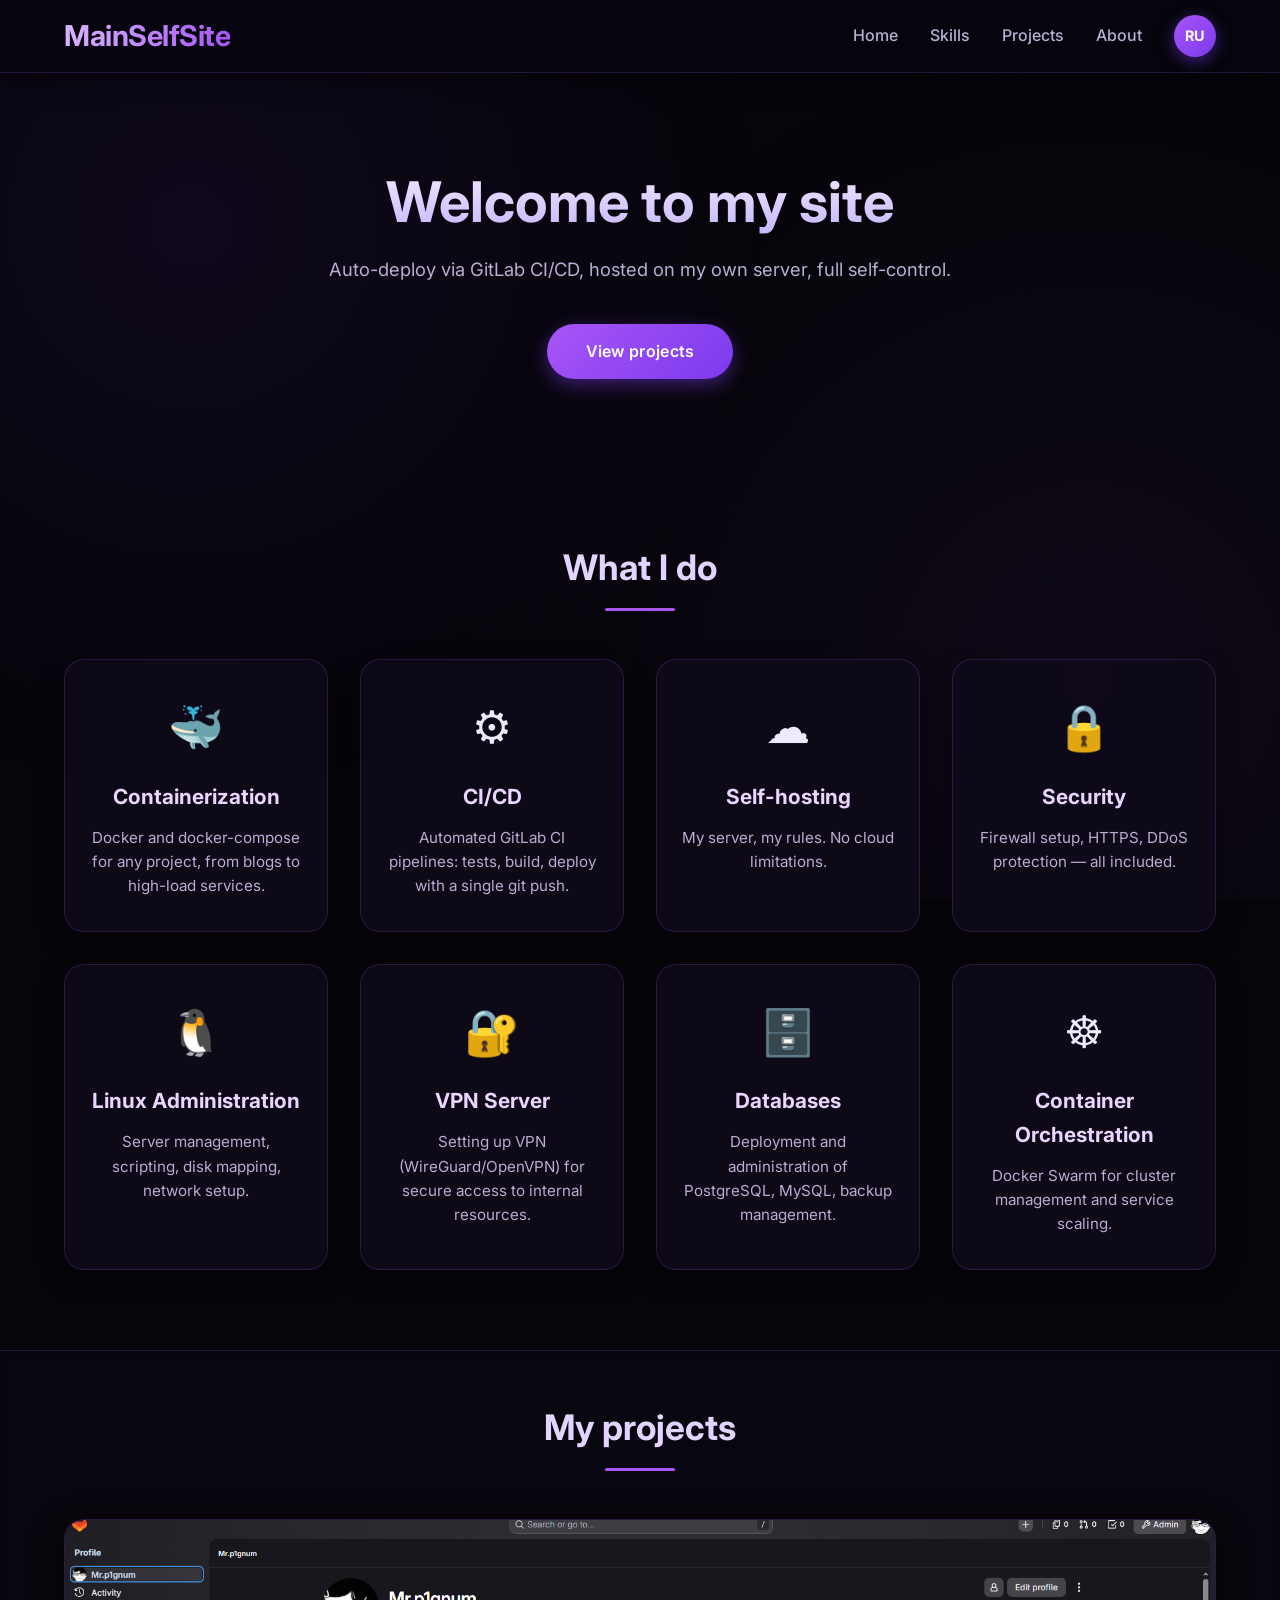
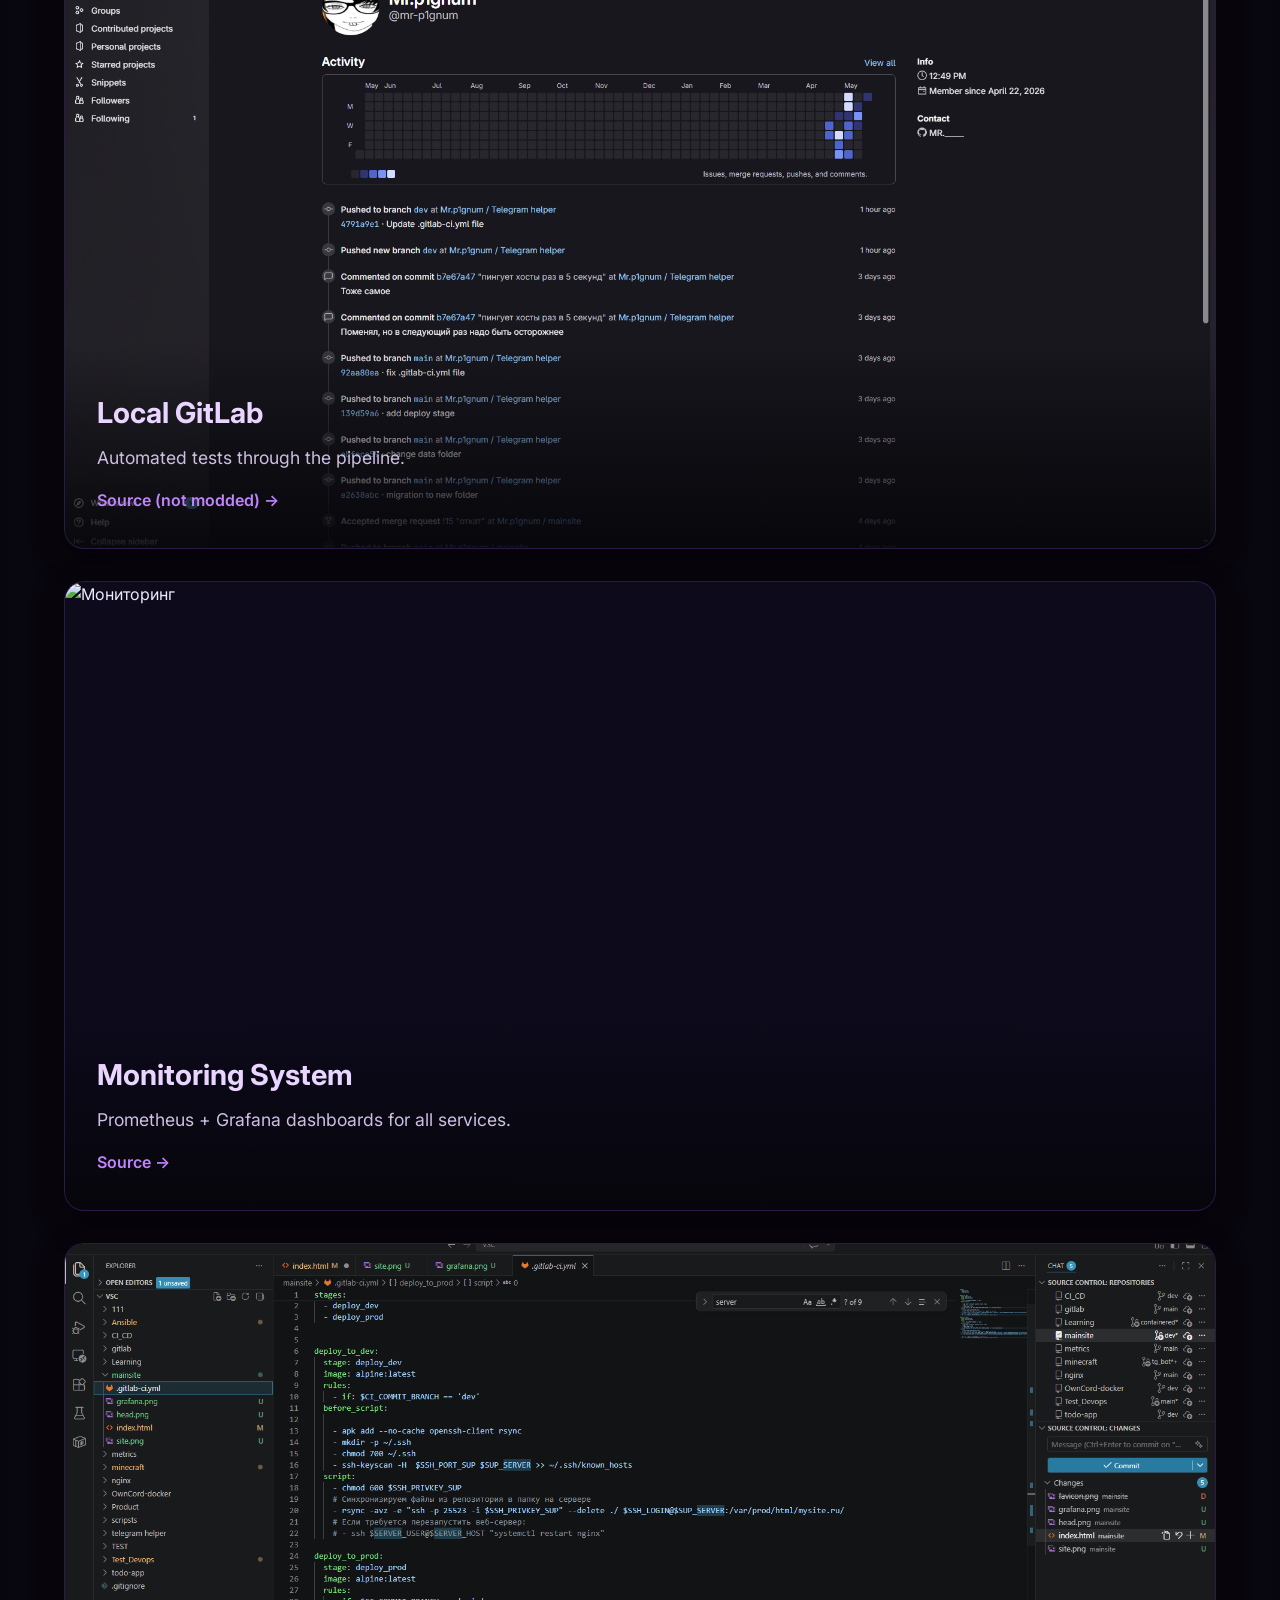
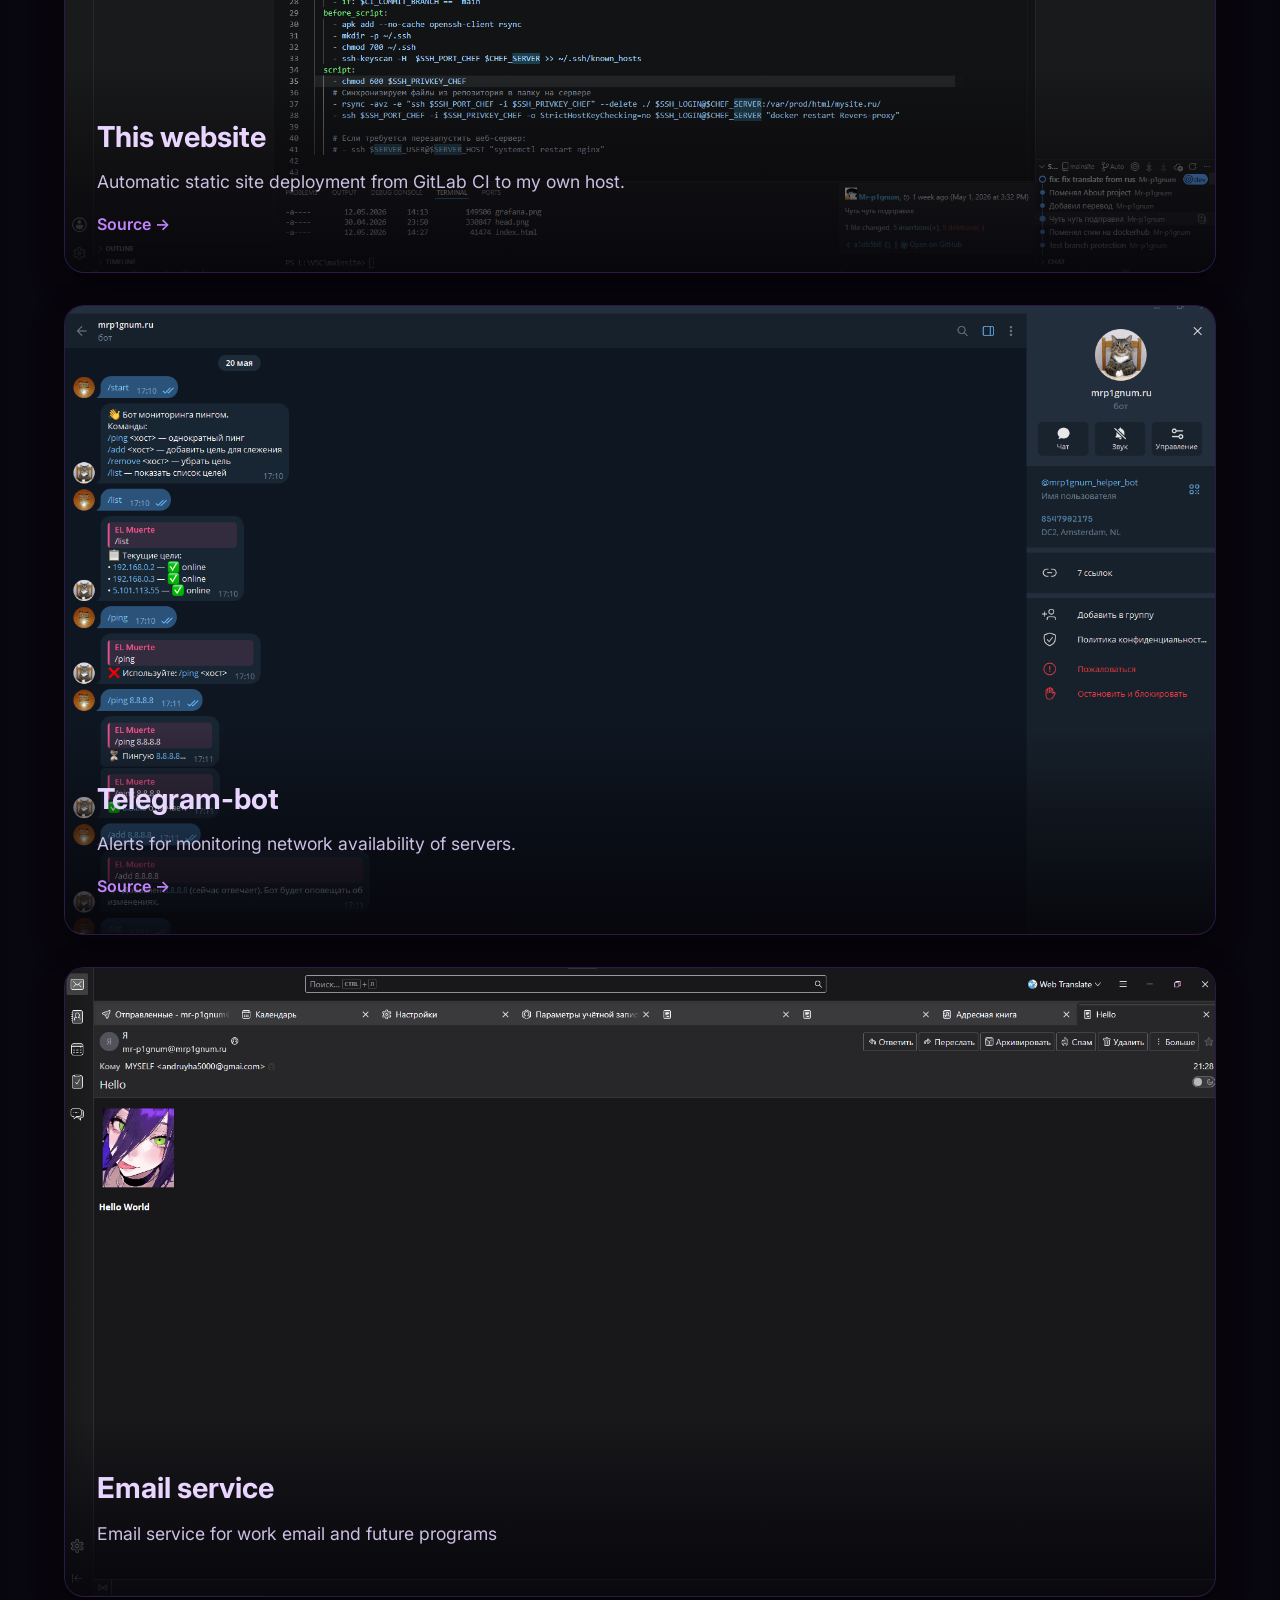
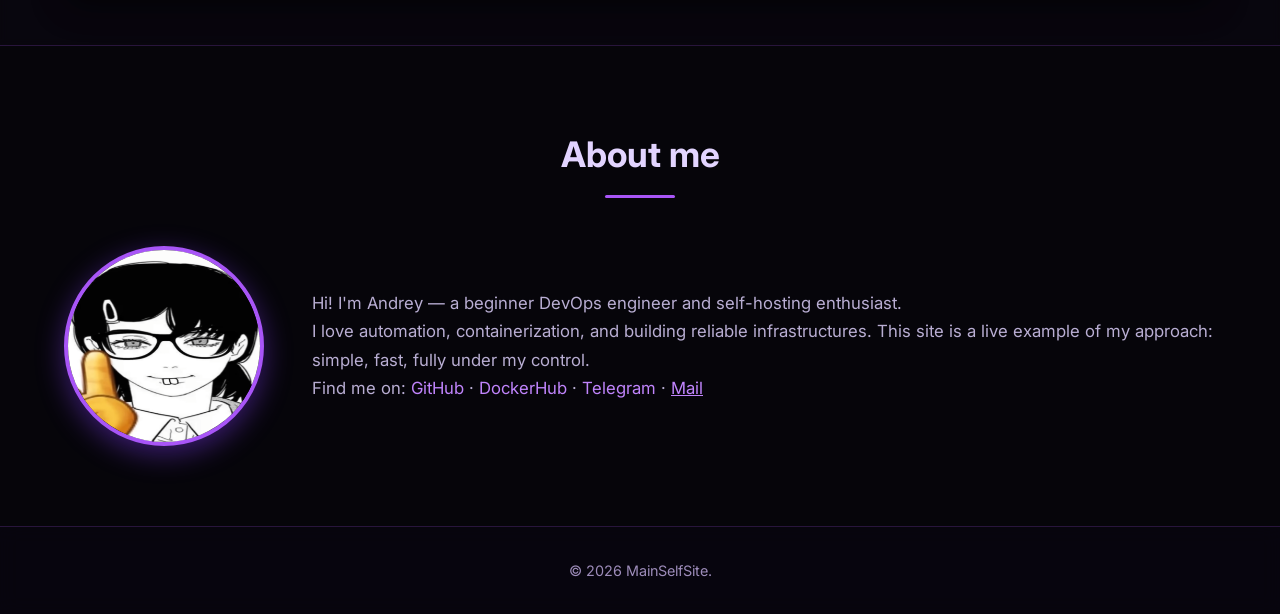
==== site/index.html @ 97fe3dd7 "Переделал pipeline" ====
<!DOCTYPE html>
<html lang="ru">
<head>
    <meta charset="UTF-8">
    <meta name="viewport" content="width=device-width, initial-scale=1.0">
    <title>Mr.P1gnum · DevOps & Self-hosting</title>
    <link rel="icon" type="image/png" sizes="32x32" href="png/head.png">
    <link rel="preconnect" href="https://fonts.googleapis.com">
    <link rel="preconnect" href="https://fonts.gstatic.com" crossorigin>
    <link href="https://fonts.googleapis.com/css2?family=Inter:opsz,wght@14..32,400;14..32,600;14..32,700&display=swap" rel="stylesheet">
    <link rel="stylesheet" href="style.css">
</head>
<body>
    <header>
        <div class="container">
            <nav>
                <a href="#" class="logo" data-i18n="logo">MainSelfSite</a>
                <ul class="nav-links">
                    <li><a href="#home" data-i18n="nav_home">Главная</a></li>
                    <li><a href="#features" data-i18n="nav_features">Навыки</a></li>
                    <li><a href="#projects" data-i18n="nav_projects">Проекты</a></li>
                    <li><a href="#about" data-i18n="nav_about">О себе</a></li>
                    <li>
                        <button id="langToggle" class="lang-mini" aria-label="Переключить язык">EN</button>
                    </li>
                </ul>
            </nav>
        </div>
    </header>

    <main>
        <section id="home" class="hero">
            <div class="container">
                <h1 data-i18n="hero_title">Добро пожаловать на мой сайт</h1>
                <p data-i18n="hero_desc">
                    Автоматический деплой через Gitlab CI/CD, хранение на своём сервере, полный самоконтроль.
                </p>
                <a href="#projects" class="btn" data-i18n="hero_btn">Смотреть проекты</a>
            </div>
        </section>

        <section id="features" class="container">
            <h2 class="section-title" data-i18n="features_title">Что я умею</h2>
            <div class="features-grid">
                <div class="feature-card" data-animate>
                    <span class="feature-icon">🐳</span>
                    <h3 data-i18n="feature1_title">Контейнеризация</h3>
                    <p data-i18n="feature1_desc">Docker и docker-compose для любых проектов: от блога до высоконагруженных сервисов.</p>
                </div>
                <div class="feature-card" data-animate>
                    <span class="feature-icon">⚙️</span>
                    <h3 data-i18n="feature2_title">CI/CD</h3>
                    <p data-i18n="feature2_desc">Автоматические пайплайны GitLab CI: тесты, сборка, деплой одной командой git push.</p>
                </div>
                <div class="feature-card" data-animate>
                    <span class="feature-icon">☁️</span>
                    <h3 data-i18n="feature3_title">Self-hosting</h3>
                    <p data-i18n="feature3_desc">Собственный сервер, свои правила. Никаких облачных ограничений.</p>
                </div>
                <div class="feature-card" data-animate>
                    <span class="feature-icon">🔒</span>
                    <h3 data-i18n="feature4_title">Безопасность</h3>
                    <p data-i18n="feature4_desc">Настройка фаерволов, HTTPS, защита от атак — всё включено.</p>
                </div>
                <div class="feature-card" data-animate>
                    <span class="feature-icon">🐧</span>
                    <h3 data-i18n="feature5_title">Администрирование Linux</h3>
                    <p data-i18n="feature5_desc">Управление серверами, написание скриптов, маппинг дисков, настройка сети.</p>
                </div>
                <div class="feature-card" data-animate>
                    <span class="feature-icon">🔐</span>
                    <h3 data-i18n="feature6_title">VPN сервер</h3>
                    <p data-i18n="feature6_desc">Поднятие и настройка VPN (WireGuard/OpenVPN) для защищённого доступа к внутренним ресурсам.</p>
                </div>
                <div class="feature-card" data-animate>
                    <span class="feature-icon">🗄️</span>
                    <h3 data-i18n="feature7_title">Базы данных</h3>
                    <p data-i18n="feature7_desc">Развёртывание и администрирование PostgreSQL, MySQL, резервное копирование.</p>
                </div>
                <div class="feature-card" data-animate>
                    <div class="feature-icon">☸️</div>
                    <h3 data-i18n="feature8_title">Оркестрация контейнеров</h3>
                    <p data-i18n="feature8_desc">Docker Swarm для управления кластерами и масштабирования сервисов.</p>
                </div>
            </div>
        </section>

        <div id="projects" class="projects-fullwidth">
            <div class="container">
                <h2 class="section-title" data-i18n="projects_title">Мои проекты</h2>
                <div class="projects-list">
                    <div class="project-card" data-lightbox-src="png/gitlab2.png" data-i18n-caption="project1_title" data-animate>
                        <img class="project-img" src="png/gitlab.png" alt="DevOps инструмент" loading="lazy">
                        <div class="project-overlay">
                            <h3 data-i18n="project1_title">Локальный GitLab</h3>
                            <p data-i18n="project1_desc">Автоматические тесты через pipeline.</p>
                            <a href="https://github.com/Mr-p1gnum/gitlabCI" target="_blank" rel="noopener" class="project-link" data-i18n="project1_link">Исходники(not mod.) →</a>
                        </div>
                    </div>
                    <div class="project-card" data-lightbox-src="png/grafana.png" data-i18n-caption="project2_title" data-animate>
                        <img class="project-img" src="png/grafana2.png" alt="Мониторинг" loading="lazy">
                        <div class="project-overlay">
                            <h3 data-i18n="project2_title">Система мониторинга</h3>
                            <p data-i18n="project2_desc">Prometheus + Grafana, дашборды для всех сервисов.</p>
                            <a href="https://github.com/Mr-p1gnum/metrics" target="_blank" rel="noopener" class="project-link" data-i18n="project2_link">Исходники →</a>
                        </div>
                    </div>
                    <div class="project-card" data-lightbox-src="png/site.png" data-i18n-caption="project3_title" data-animate>
                        <img class="project-img" src="png/site2.png" alt="Автодеплой" loading="lazy">
                        <div class="project-overlay">
                            <h3 data-i18n="project3_title">Вот этот сайт</h3>
                            <p data-i18n="project3_desc">Автоматический деплой статики из GitLab CI на свой хост.</p>
                            <a href="https://gitlab.mrp1gnum.ru/mr-p1gnum/mainsite" target="_blank" rel="noopener" class="project-link" data-i18n="project3_link">Исходники →</a>
                        </div>
                    </div>
                    <div class="project-card" data-lightbox-src="png/tg-bot2.png" data-i18n-caption="project4_title" data-animate>
                        <img class="project-img" src="png/tg-bot.png" alt="Бот" loading="lazy">
                        <div class="project-overlay">
                            <h3 data-i18n="project4_title">Telegram-бот</h3>
                            <p data-i18n="project4_desc">Alert-ы для мониторинга сетевой доступности серверов.</p>
                            <a href="https://gitlab.mrp1gnum.ru/mr-p1gnum/telegram-helper" target="_blank" rel="noopener" class="project-link" data-i18n="project4_link">Исходники →</a>
                        </div>
                    </div>
                    <div class="project-card" data-lightbox-src="png/post.png" data-i18n-caption="project5_title" data-animate>
                        <img class="project-img" src="png/post2.png" alt="Бот" loading="lazy">
                        <div class="project-overlay">
                            <h3 data-i18n="project5_title">Почтовый сервис</h3>
                            <p data-i18n="project5_desc">Почтовый сервис для рабочей почты и будущих программ.</p>
                        </div>
                    </div>
                </div>
            </div>
        </div>

        <section id="about" class="container">
            <h2 class="section-title" data-i18n="about_title">Обо мне</h2>
            <div class="about-flex">
                <img class="about-photo" src="png/avatar.png" alt="Фото профиля" loading="lazy">
                <div class="about-text" data-i18n="about_desc"></div>
            </div>
        </section>
    </main>

    <div id="lightbox" class="lightbox">
        <button class="lightbox-close" id="closeLightbox">&times;</button>
        <img src="" alt="" id="lightboxImg">
        <p class="lightbox-caption" id="lightboxCaption"></p>
    </div>

    <footer>
        <div class="container">
            <p>© <span id="year"></span> MainSelfSite.
            </p>
        </div>
    </footer>


    <script src="script.js"></script>
</body>
</html>
---- site/style.css ----
* {
    margin: 0;
    padding: 0;
    box-sizing: border-box;
}

:root {
    --bg-deep: #06050a;
    --bg-card: #0f0b1a;
    --accent: #a855f7;
    --accent-glow: #c084fc;
    --text-primary: #ede9fe;
    --text-secondary: #b9aed3;
    --glass-bg: rgba(15, 11, 26, 0.8);
    --glass-border: rgba(168, 85, 247, 0.2);
}

body {
    font-family: 'Inter', system-ui, -apple-system, sans-serif;
    background: var(--bg-deep);
    color: var(--text-primary);
    line-height: 1.6;
    min-height: 100vh;
    overflow-x: hidden;
}

/* Анимированный фиолетовый фон */
body::before {
    content: '';
    position: fixed;
    inset: 0;
    background: 
        radial-gradient(circle at 15% 25%, rgba(124, 58, 237, 0.08) 0%, transparent 45%),
        radial-gradient(circle at 85% 75%, rgba(168, 85, 247, 0.06) 0%, transparent 50%);
    pointer-events: none;
    z-index: 0;
    animation: bgPulse 10s ease-in-out infinite alternate;
}

@keyframes bgPulse {
    0% { opacity: 0.7; }
    100% { opacity: 1; }
}

.container {
    width: 90%;
    max-width: 1200px;
    margin: 0 auto;
    position: relative;
    z-index: 1;
}

a {
    text-decoration: none;
    color: var(--accent-glow);
    transition: color 0.3s;
}

a:hover {
    color: #d8b4fe;
}

/* ===== Шапка ===== */
header {
    background: rgba(8, 6, 15, 0.85);
    backdrop-filter: blur(20px);
    -webkit-backdrop-filter: blur(20px);
    border-bottom: 1px solid var(--glass-border);
    padding: 0.8rem 0;
    position: sticky;
    top: 0;
    z-index: 100;
    box-shadow: 0 4px 20px rgba(0, 0, 0, 0.6);
    transition: transform 0.3s ease;
}

@media (max-width: 768px) {
    header.header-hidden {
        transform: translateY(-100%);
    }
}

nav {
    display: flex;
    justify-content: space-between;
    align-items: center;
    flex-wrap: wrap;
    gap: 1.2rem;
}

.logo {
    font-size: 1.8rem;
    font-weight: 700;
    background: linear-gradient(to right, #d8b4fe, #a855f7);
    -webkit-background-clip: text;
    background-clip: text;
    color: transparent;
    letter-spacing: -0.5px;
    white-space: nowrap;
}

.nav-links {
    list-style: none;
    display: flex;
    align-items: center;
    gap: 2rem;
    flex-wrap: wrap;
}

.nav-links a {
    color: var(--text-secondary);
    font-weight: 500;
    position: relative;
    padding-bottom: 4px;
    transition: color 0.3s;
}

.nav-links a::after {
    content: '';
    position: absolute;
    left: 0;
    bottom: 0;
    width: 0;
    height: 2px;
    background: var(--accent);
    transition: width 0.3s;
}

.nav-links a:hover {
    color: var(--text-primary);
}

.nav-links a:hover::after {
    width: 100%;
}

.lang-mini {
    width: 42px;
    height: 42px;
    border-radius: 50%;
    background: linear-gradient(135deg, #a855f7, #7c3aed);
    color: white;
    font-weight: 700;
    font-size: 0.9rem;
    font-family: inherit;
    display: flex;
    align-items: center;
    justify-content: center;
    cursor: pointer;
    border: none;
    transition: transform 0.3s, box-shadow 0.3s;
    box-shadow: 0 4px 15px rgba(124, 58, 237, 0.5);
}

.lang-mini:hover {
    transform: scale(1.08);
    box-shadow: 0 6px 20px rgba(168, 85, 247, 0.7);
}

/* ===== Hero ===== */
.hero {
    padding: 6rem 0 5rem;
    text-align: center;
    position: relative;
    z-index: 2;
}

.hero h1 {
    font-size: clamp(2.2rem, 6vw, 3.5rem);
    font-weight: 700;
    margin-bottom: 1.2rem;
    line-height: 1.2;
    animation: fadeInUp 0.8s ease-out;
    background: linear-gradient(to bottom, #f3e8ff, #c4b5fd);
    -webkit-background-clip: text;
    background-clip: text;
    color: transparent;
}

.hero p {
    font-size: 1.15rem;
    color: var(--text-secondary);
    max-width: 650px;
    margin: 0 auto 2.5rem;
    animation: fadeInUp 0.8s ease-out 0.15s both;
}

.btn {
    display: inline-block;
    background: linear-gradient(135deg, #a855f7, #7c3aed);
    color: #fff;
    padding: 0.9rem 2.4rem;
    border-radius: 50px;
    font-weight: 600;
    letter-spacing: 0.3px;
    transition: transform 0.3s, box-shadow 0.3s;
    box-shadow: 0 6px 18px rgba(124, 58, 237, 0.45);
    animation: fadeInUp 0.8s ease-out 0.3s both;
    border: none;
    cursor: pointer;
}

.btn:hover {
    transform: translateY(-3px);
    box-shadow: 0 10px 25px rgba(168, 85, 247, 0.6);
}

@keyframes fadeInUp {
    from { opacity: 0; transform: translateY(25px); }
    to { opacity: 1; transform: translateY(0); }
}

/* ===== Общие секции ===== */
section {
    padding: 5rem 0;
    position: relative;
    z-index: 2;
}

.section-title {
    text-align: center;
    font-size: 2.2rem;
    font-weight: 700;
    margin-bottom: 3rem;
    color: #e2d4ff;
    position: relative;
}

.section-title::after {
    content: '';
    display: block;
    width: 70px;
    height: 3px;
    background: var(--accent);
    margin: 0.8rem auto 0;
    border-radius: 5px;
}

/* ===== Навыки ===== */
.features-grid {
    display: grid;
    grid-template-columns: repeat(auto-fit, minmax(250px, 1fr));
    gap: 2rem;
}

.feature-card {
    background: var(--glass-bg);
    backdrop-filter: blur(8px);
    border: 1px solid var(--glass-border);
    border-radius: 20px;
    padding: 2rem 1.5rem;
    text-align: center;
    transition: transform 0.3s, box-shadow 0.4s;
    box-shadow: 0 8px 24px rgba(0, 0, 0, 0.4);
    opacity: 0;
    transform: translateY(30px);
    transition: opacity 0.6s ease, transform 0.6s ease, box-shadow 0.3s;
}

.feature-card.revealed {
    opacity: 1;
    transform: translateY(0);
}

.feature-card:hover {
    transform: translateY(-8px);
    box-shadow: 0 15px 35px rgba(168, 85, 247, 0.25);
    border-color: rgba(168, 85, 247, 0.4);
}

.feature-icon {
    font-size: 2.8rem;
    margin-bottom: 1rem;
    display: block;
}

.feature-card h3 {
    font-size: 1.3rem;
    margin-bottom: 0.8rem;
    color: #e9d5ff;
}

.feature-card p {
    color: var(--text-secondary);
    font-size: 0.95rem;
}

/* ===== ПРОЕКТЫ ===== */
.projects-fullwidth {
    padding: 3rem 0;
    background: rgba(10, 7, 18, 0.6);
    backdrop-filter: blur(4px);
    border-top: 1px solid var(--glass-border);
    border-bottom: 1px solid var(--glass-border);
}

.projects-list {
    display: flex;
    flex-direction: column;
    gap: 2rem;
}

.project-card {
    position: relative;
    border-radius: 20px;
    overflow: hidden;
    background: #0d0a1c;
    border: 1px solid var(--glass-border);
    transition: transform 0.4s, box-shadow 0.4s;
    box-shadow: 0 10px 30px rgba(0,0,0,0.5);
    cursor: pointer;
    height: 70vh;
    width: 100%;
    opacity: 0;
    transform: translateY(30px);
    transition: opacity 0.6s ease, transform 0.6s ease, box-shadow 0.4s;
}

.project-card.revealed {
    opacity: 1;
    transform: translateY(0);
}

.project-card:hover {
    transform: translateY(-6px);
    box-shadow: 0 20px 40px rgba(168, 85, 247, 0.3);
    border-color: var(--accent);
}

.project-img {
    width: 100%;
    height: 100%;
    object-fit: cover;
    transition: transform 0.6s ease;
    display: block;
}

.project-card:hover .project-img {
    transform: scale(1.02);
}

.project-overlay {
    position: absolute;
    bottom: 0;
    left: 0;
    right: 0;
    background: linear-gradient(to top, rgba(6,5,10,0.9) 0%, rgba(6,5,10,0.4) 60%, transparent 100%);
    padding: 3rem 2rem 2rem;
    color: white;
    transition: background 0.4s;
}

.project-card:hover .project-overlay {
    background: linear-gradient(to top, rgba(6,5,10,0.95) 0%, rgba(6,5,10,0.5) 70%, transparent 100%);
}

.project-overlay h3 {
    font-size: 1.8rem;
    margin-bottom: 0.5rem;
    color: #e9d5ff;
}

.project-overlay p {
    font-size: 1.1rem;
    color: #cdbfe3;
    margin-bottom: 1rem;
    max-width: 80%;
}

.project-link {
    display: inline-block;
    font-weight: 600;
    color: var(--accent-glow);
    border-bottom: 2px solid transparent;
    transition: border-color 0.3s, color 0.3s;
    font-size: 1rem;
}

.project-link:hover {
    border-bottom-color: var(--accent);
    color: #d8b4fe;
}

/* ===== Лайтбокс ===== */
.lightbox {
    display: none;
    position: fixed;
    inset: 0;
    background: rgba(0,0,0,0.92);
    backdrop-filter: blur(6px);
    z-index: 1000;
    justify-content: center;
    align-items: center;
    flex-direction: column;
    padding: 2rem;
}

.lightbox.active {
    display: flex;
}

.lightbox img {
    max-width: 90%;
    max-height: 80vh;
    border-radius: 16px;
    box-shadow: 0 0 40px rgba(168, 85, 247, 0.3);
    animation: zoomIn 0.3s ease;
}

@keyframes zoomIn {
    from { transform: scale(0.9); opacity: 0; }
    to { transform: scale(1); opacity: 1; }
}

.lightbox-close {
    position: absolute;
    top: 30px;
    right: 40px;
    font-size: 2.5rem;
    color: white;
    cursor: pointer;
    transition: color 0.2s;
    line-height: 1;
    background: none;
    border: none;
}

.lightbox-close:hover {
    color: var(--accent-glow);
}

.lightbox-caption {
    margin-top: 1rem;
    color: var(--text-secondary);
    font-size: 1rem;
    text-align: center;
}

/* ===== Обо мне ===== */
.about-flex {
    display: flex;
    flex-wrap: wrap;
    gap: 3rem;
    align-items: center;
    justify-content: center;
}

.about-photo {
    width: 200px;
    height: 200px;
    border-radius: 50%;
    object-fit: cover;
    border: 4px solid var(--accent);
    box-shadow: 0 8px 28px rgba(124, 58, 237, 0.45);
    background: #2a1e4a;
}

.about-text {
    flex: 1;
    min-width: 280px;
    color: var(--text-secondary);
    font-size: 1.05rem;
    line-height: 1.7;
}

/* ===== Подвал ===== */
footer {
    background: rgba(8, 6, 15, 0.9);
    backdrop-filter: blur(10px);
    text-align: center;
    padding: 2rem 0;
    color: #9d8cba;
    font-size: 0.9rem;
    border-top: 1px solid var(--glass-border);
}

.stats-btn {
    background: none;
    border: 1px solid var(--accent);
    color: var(--accent-glow);
    padding: 0.4rem 1.2rem;
    border-radius: 30px;
    cursor: pointer;
    font-family: inherit;
    font-weight: 500;
    transition: all 0.3s;
    margin-top: 0.8rem;
}

.stats-btn:hover {
    background: var(--accent);
    color: white;
}

/* ===== Статистика модалка ===== */
.modal {
    display: none;
    position: fixed;
    inset: 0;
    background: rgba(0,0,0,0.75);
    backdrop-filter: blur(4px);
    z-index: 1000;
    justify-content: center;
    align-items: center;
}

.modal.active {
    display: flex;
}

.modal-content {
    background: var(--bg-card);
    border: 1px solid var(--glass-border);
    border-radius: 20px;
    padding: 2rem;
    max-width: 500px;
    width: 90%;
    max-height: 70vh;
    overflow-y: auto;
    color: var(--text-primary);
    box-shadow: 0 20px 40px rgba(0,0,0,0.6);
    animation: modalIn 0.3s ease;
}

@keyframes modalIn {
    from { opacity: 0; transform: scale(0.95); }
    to { opacity: 1; transform: scale(1); }
}

.modal-close {
    float: right;
    background: none;
    border: none;
    color: var(--text-secondary);
    font-size: 1.5rem;
    cursor: pointer;
}

.modal-close:hover { color: white; }

.copy-email {
    cursor: pointer;
    color: #c084fc;
    text-decoration: underline;
}
.copy-email:hover {
    color: #c084fc;
}

.stats-list {
    list-style: none;
    padding: 0;
    margin-top: 1rem;
}

.stats-list li {
    padding: 0.5rem 0;
    border-bottom: 1px solid rgba(168,85,247,0.1);
    font-size: 0.9rem;
}

/* ===== Адаптивность ===== */
@media (max-width: 768px) {
    nav {
        flex-direction: column;
        align-items: flex-start;
    }
    .nav-links {
        justify-content: center;
        width: 100%;
        gap: 1rem;
    }
    .hero {
        padding: 4rem 0 3rem;
    }
    section {
        padding: 3rem 0;
    }
    .project-card {
        height: 50vh;
    }
    .project-overlay h3 {
        font-size: 1.4rem;
    }
    .about-flex {
        flex-direction: column;
        text-align: center;
    }
    .features-grid {
        grid-template-columns: 1fr;
    }
}
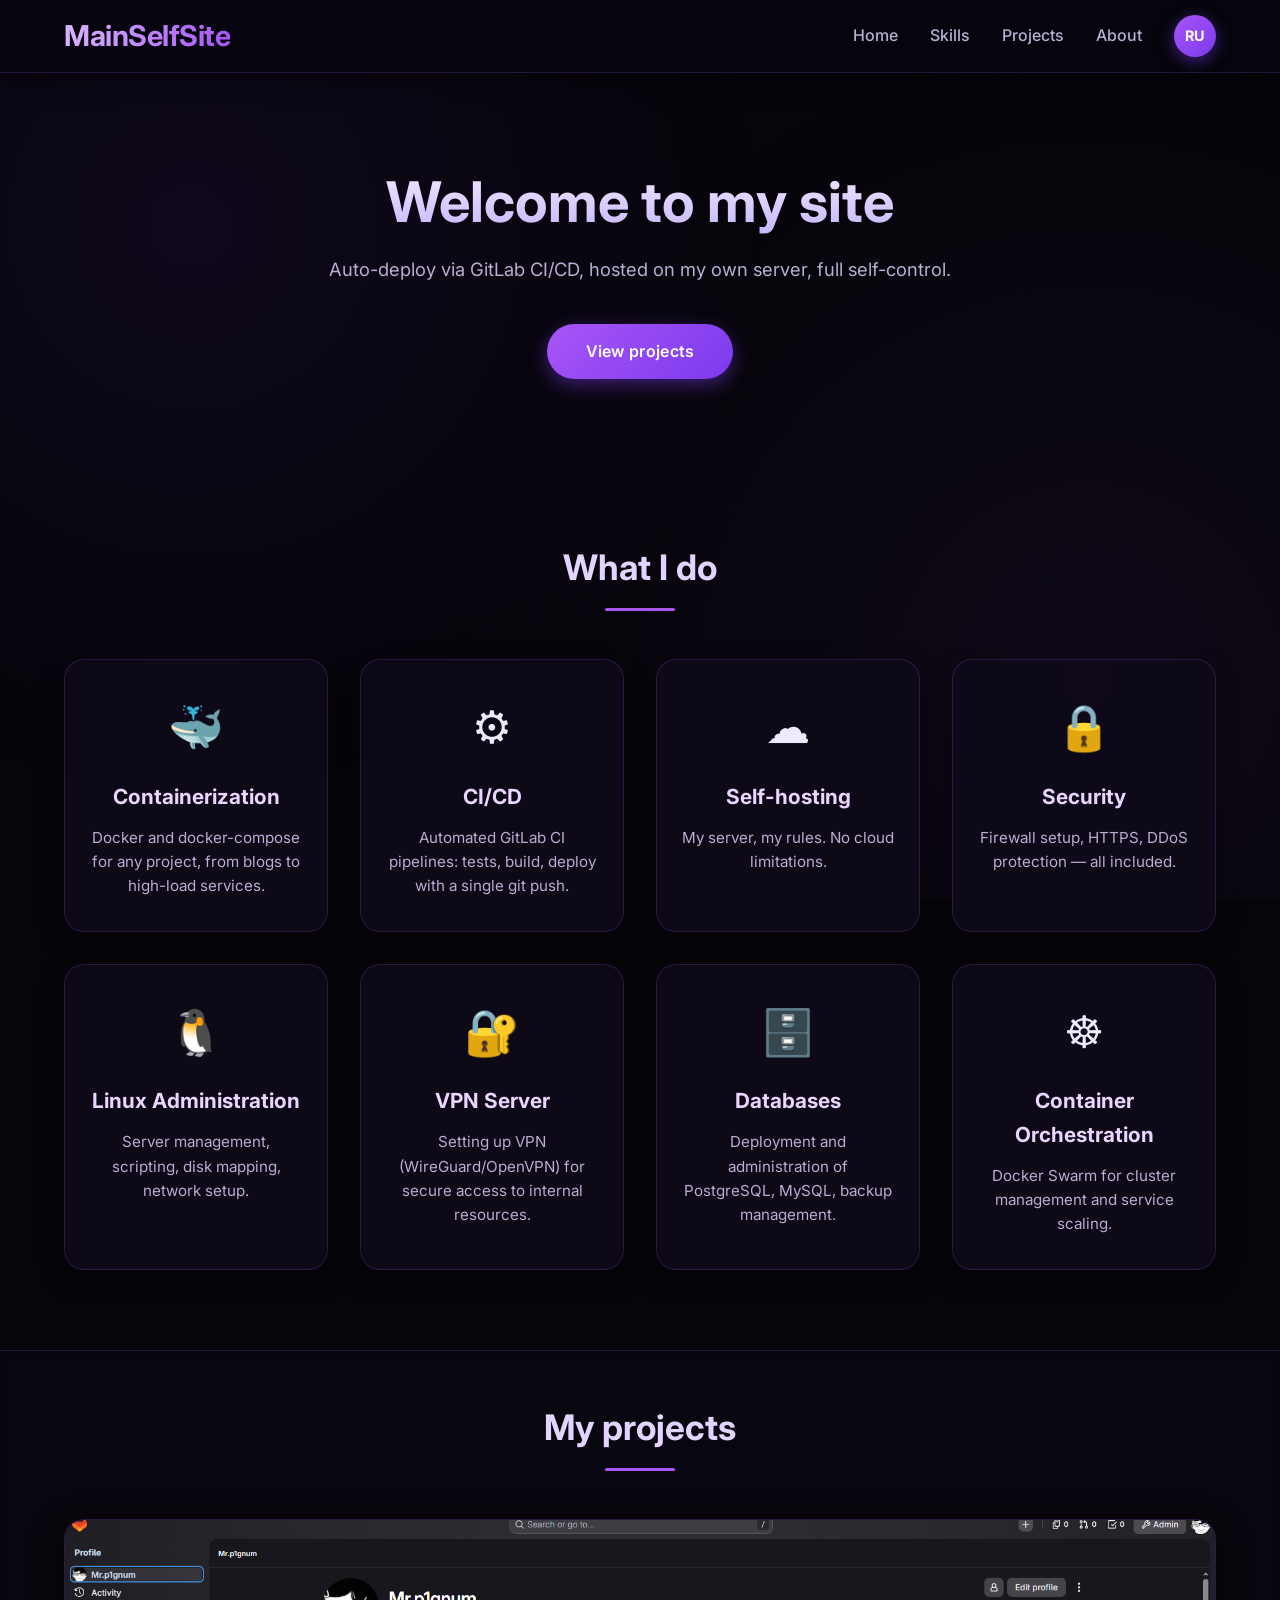
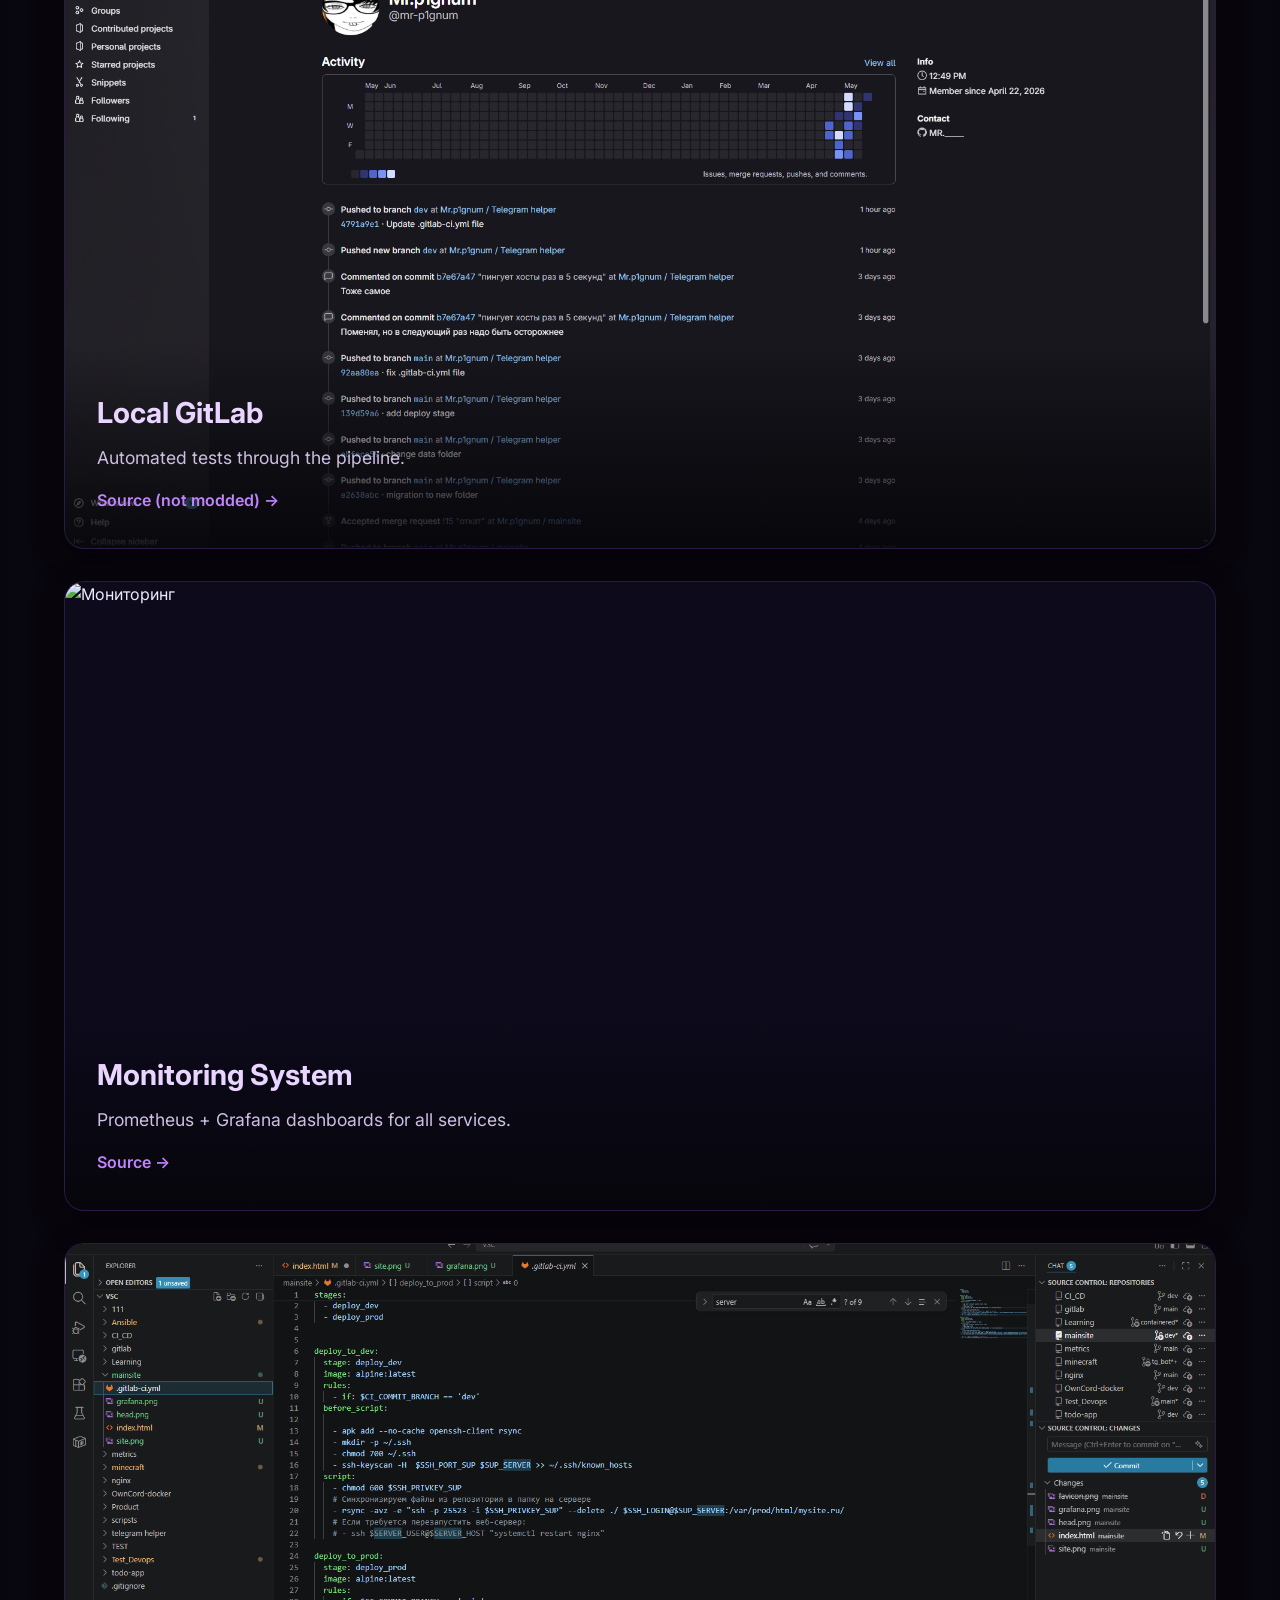
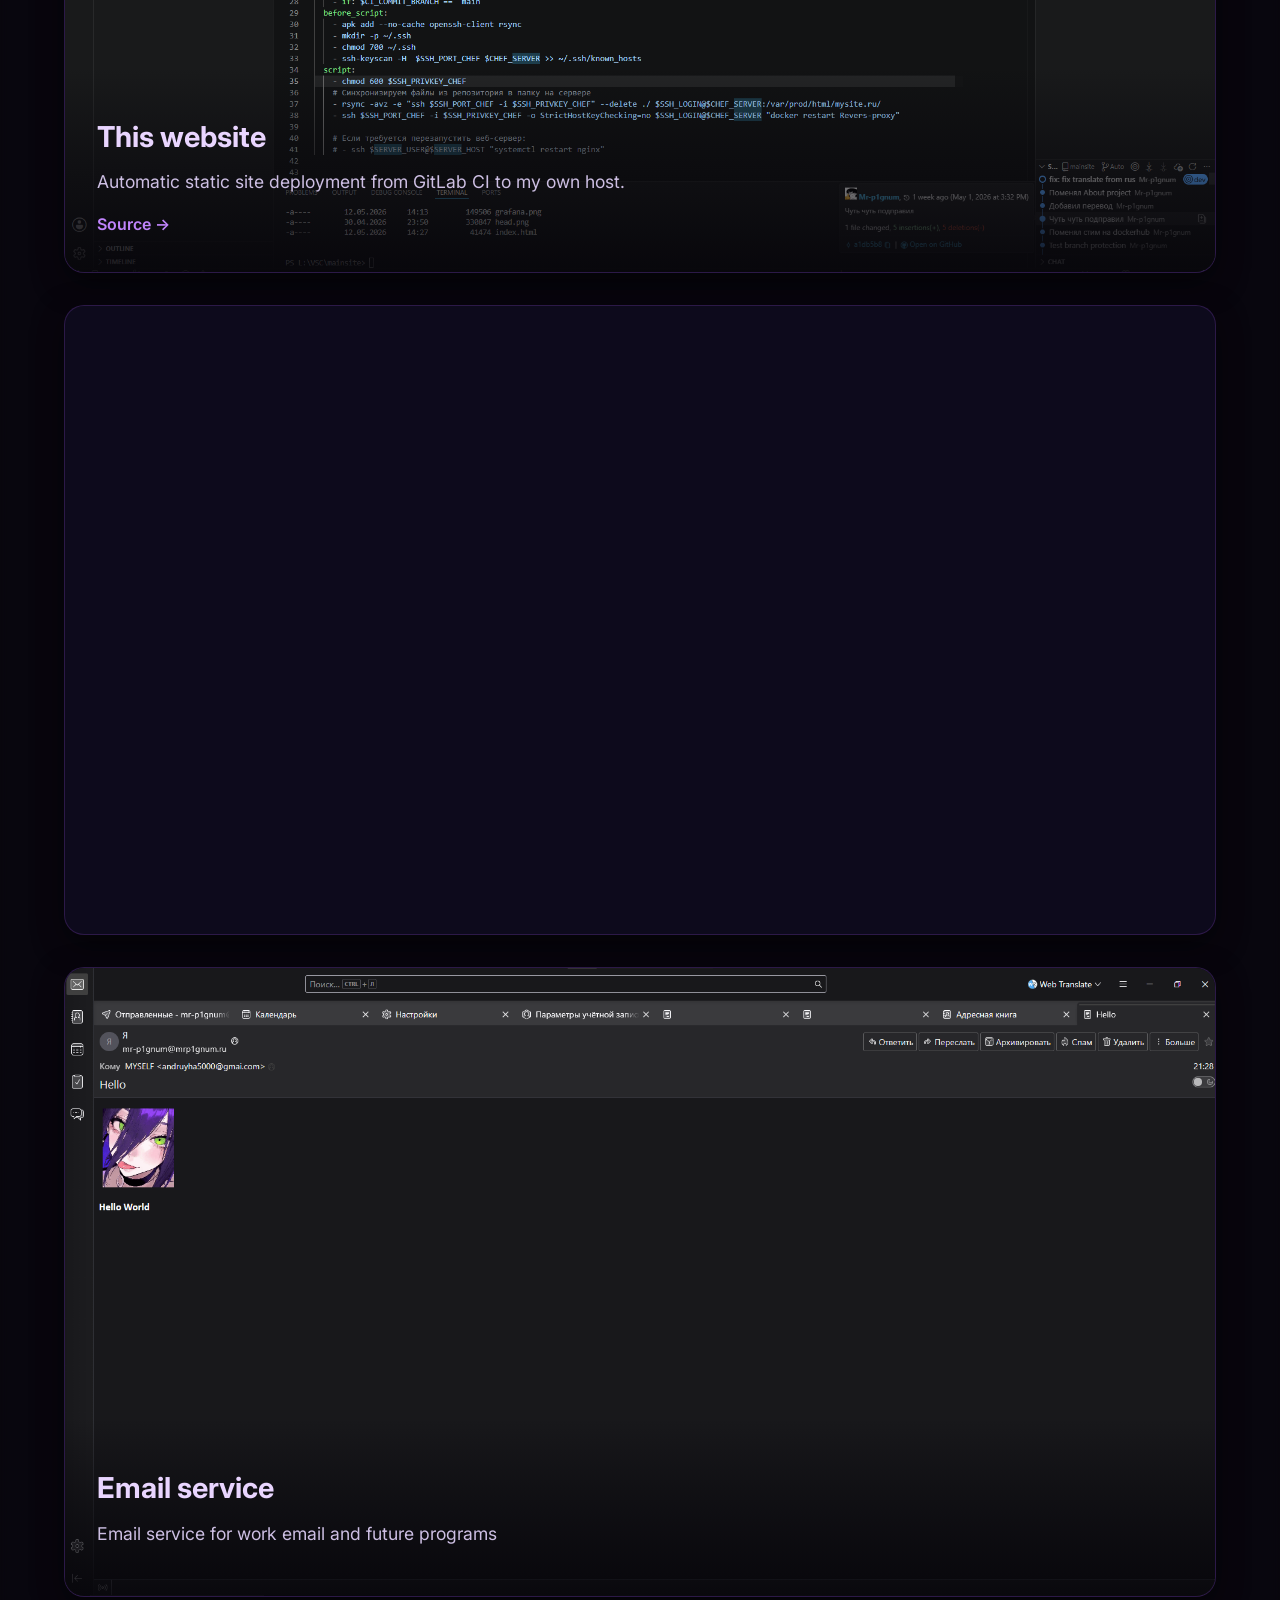
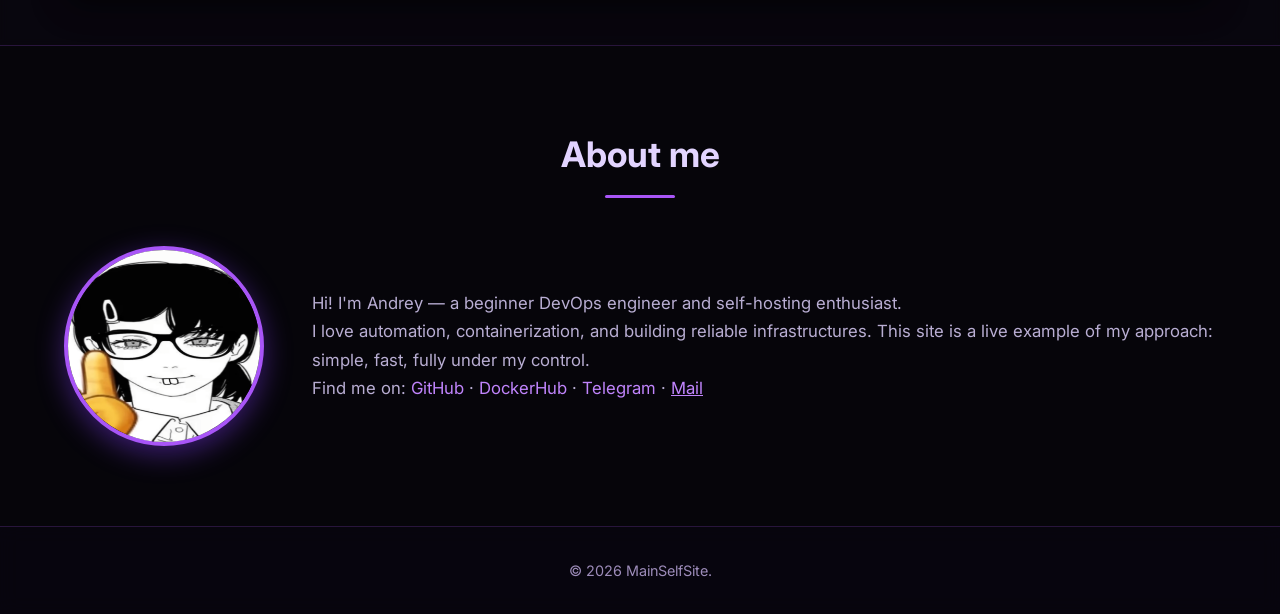
==== commit b3aa6ce8: "Переделал ссылку" ====
--- a/site/index.html
+++ b/site/index.html
@@ -110,16 +110,10 @@
                         <div class="project-overlay">
                             <h3 data-i18n="project3_title">Вот этот сайт</h3>
                             <p data-i18n="project3_desc">Автоматический деплой статики из GitLab CI на свой хост.</p>
-                            <a href="https://gitlab.mrp1gnum.ru/mr-p1gnum/mainsite" target="_blank" rel="noopener" class="project-link" data-i18n="project3_link">Исходники →</a>
+                            <a href="https://github.com/Mr-p1gnum/mainsite" target="_blank" rel="noopener" class="project-link" data-i18n="project3_link">Исходники →</a>
                         </div>
                     </div>
                     <div class="project-card" data-lightbox-src="png/tg-bot2.png" data-i18n-caption="project4_title" data-animate>
-                        <img class="project-img" src="png/tg-bot.png" alt="Бот" loading="lazy">
-                        <div class="project-overlay">
-                            <h3 data-i18n="project4_title">Telegram-бот</h3>
-                            <p data-i18n="project4_desc">Alert-ы для мониторинга сетевой доступности серверов.</p>
-                            <a href="https://gitlab.mrp1gnum.ru/mr-p1gnum/telegram-helper" target="_blank" rel="noopener" class="project-link" data-i18n="project4_link">Исходники →</a>
-                        </div>
                     </div>
                     <div class="project-card" data-lightbox-src="png/post.png" data-i18n-caption="project5_title" data-animate>
                         <img class="project-img" src="png/post2.png" alt="Бот" loading="lazy">
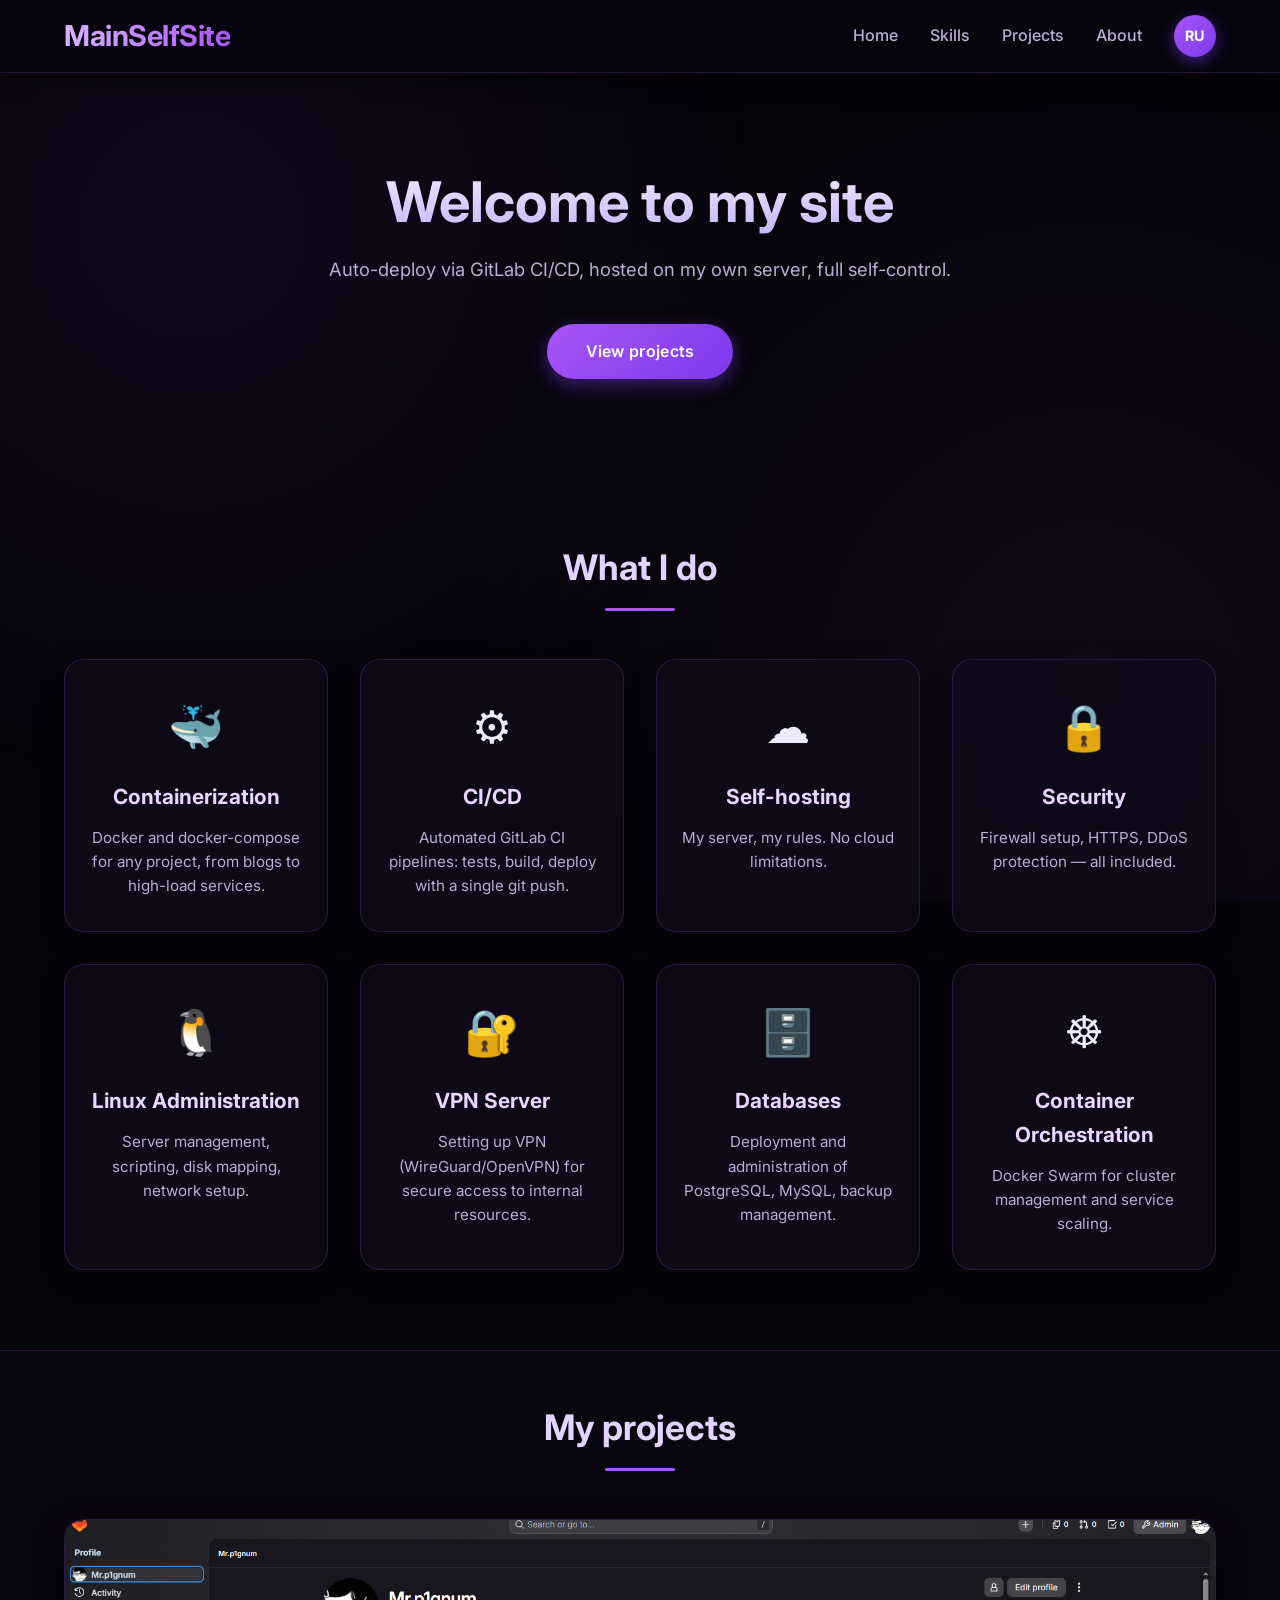
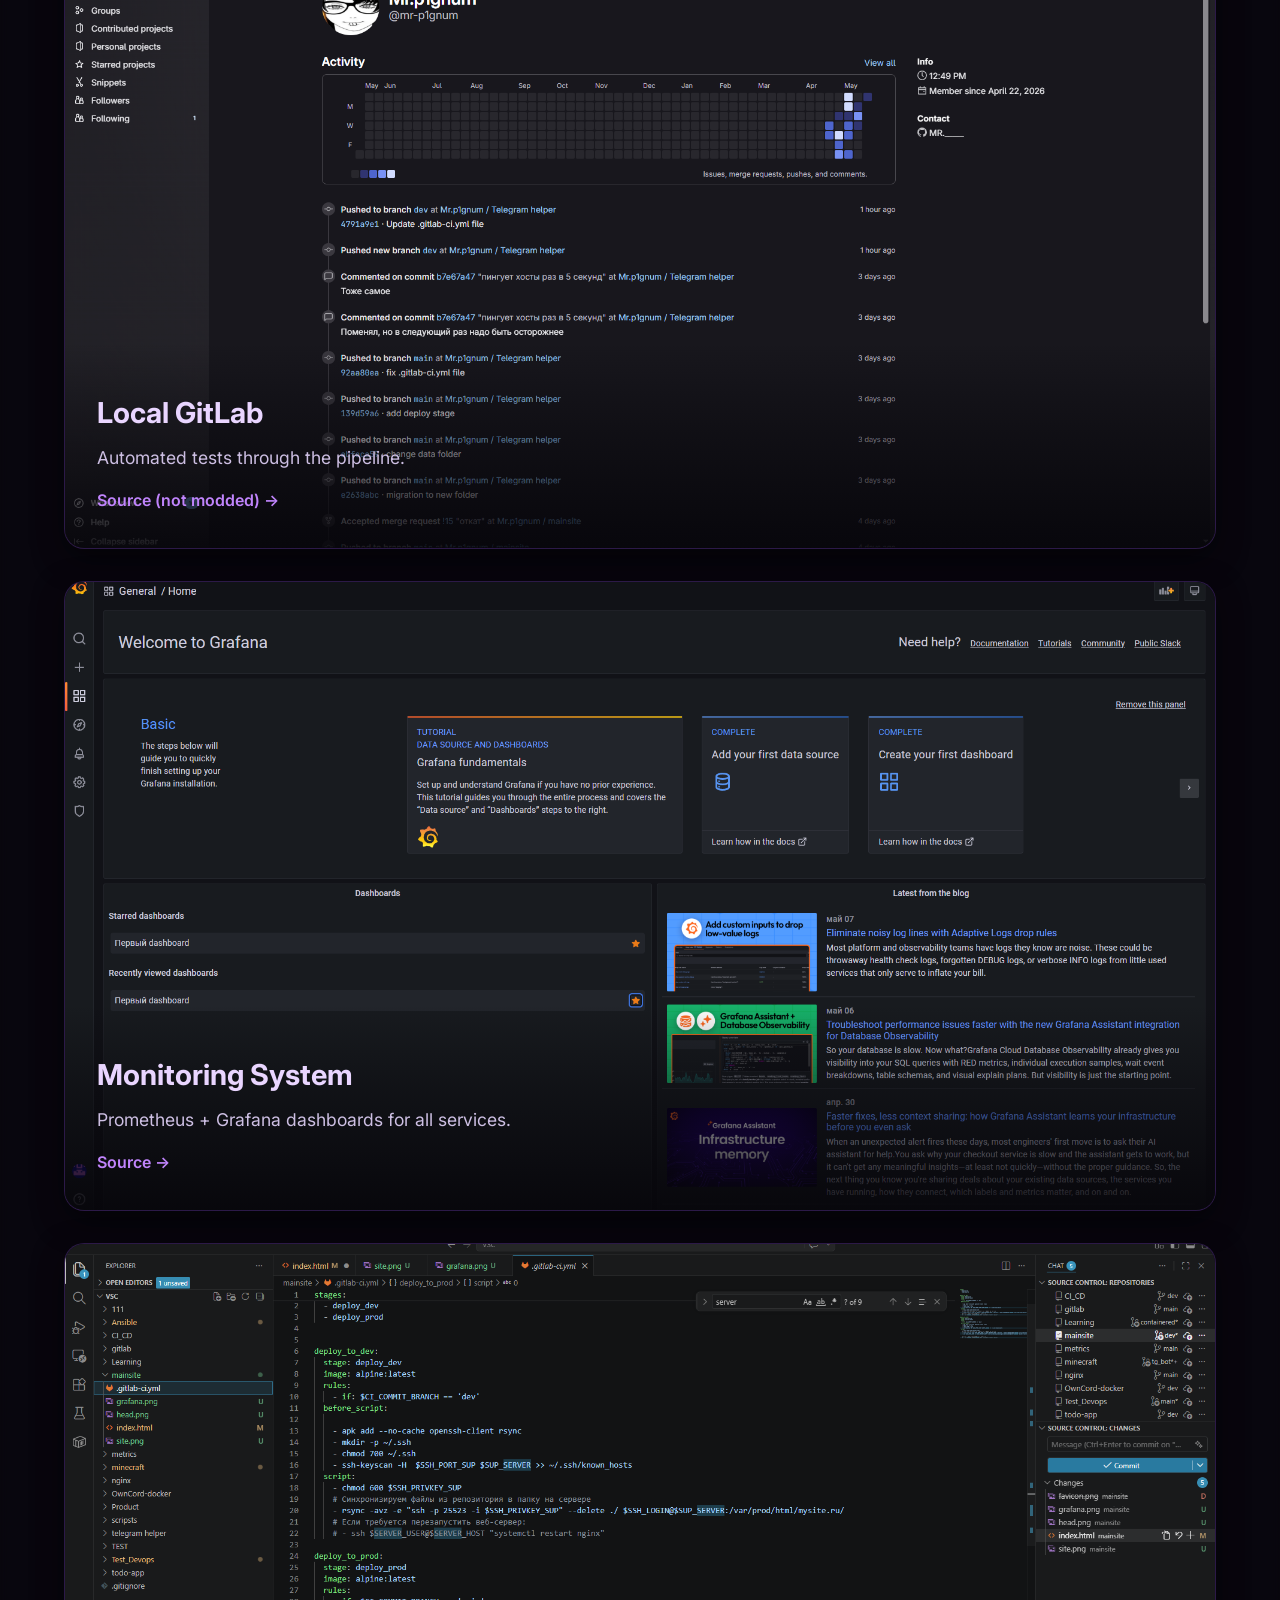
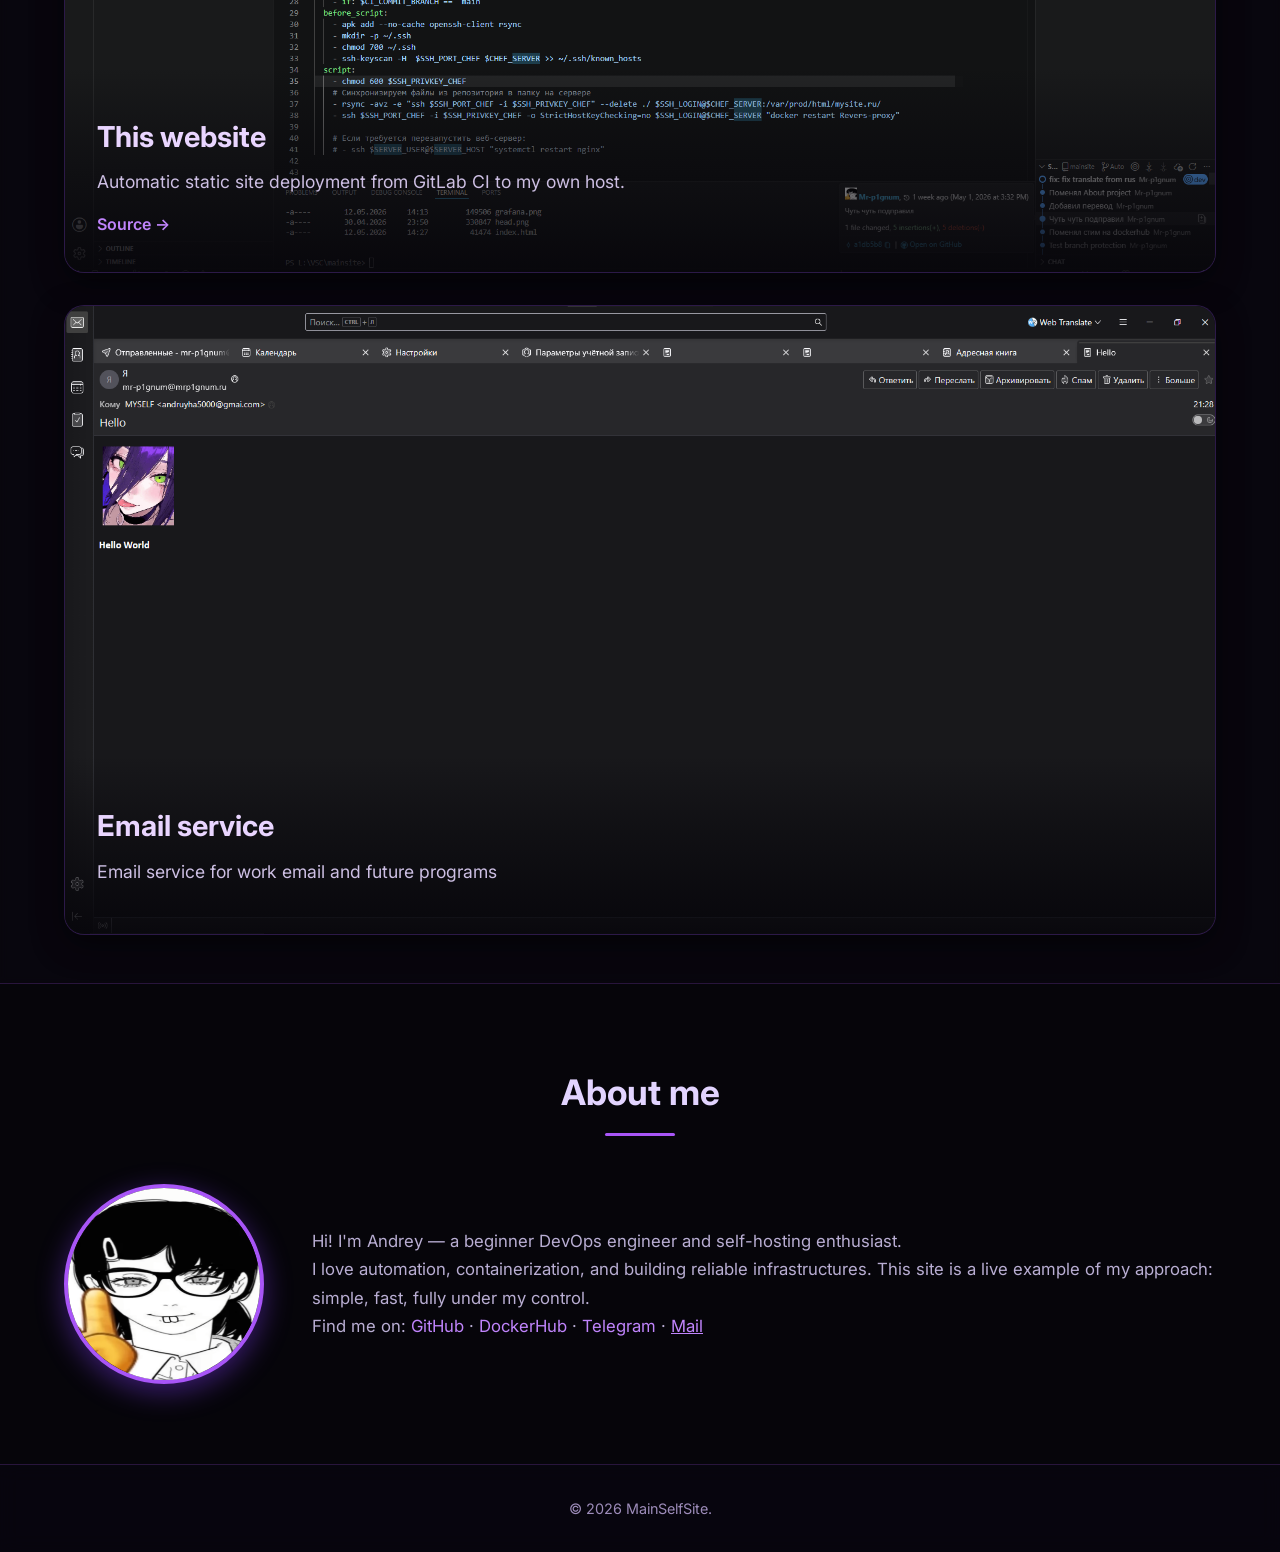
==== commit 0b3d2595: "reabse" ====
--- a/site/index.html
+++ b/site/index.html
@@ -113,8 +113,6 @@
                             <a href="https://github.com/Mr-p1gnum/mainsite" target="_blank" rel="noopener" class="project-link" data-i18n="project3_link">Исходники →</a>
                         </div>
                     </div>
-                    <div class="project-card" data-lightbox-src="png/tg-bot2.png" data-i18n-caption="project4_title" data-animate>
-                    </div>
                     <div class="project-card" data-lightbox-src="png/post.png" data-i18n-caption="project5_title" data-animate>
                         <img class="project-img" src="png/post2.png" alt="Бот" loading="lazy">
                         <div class="project-overlay">
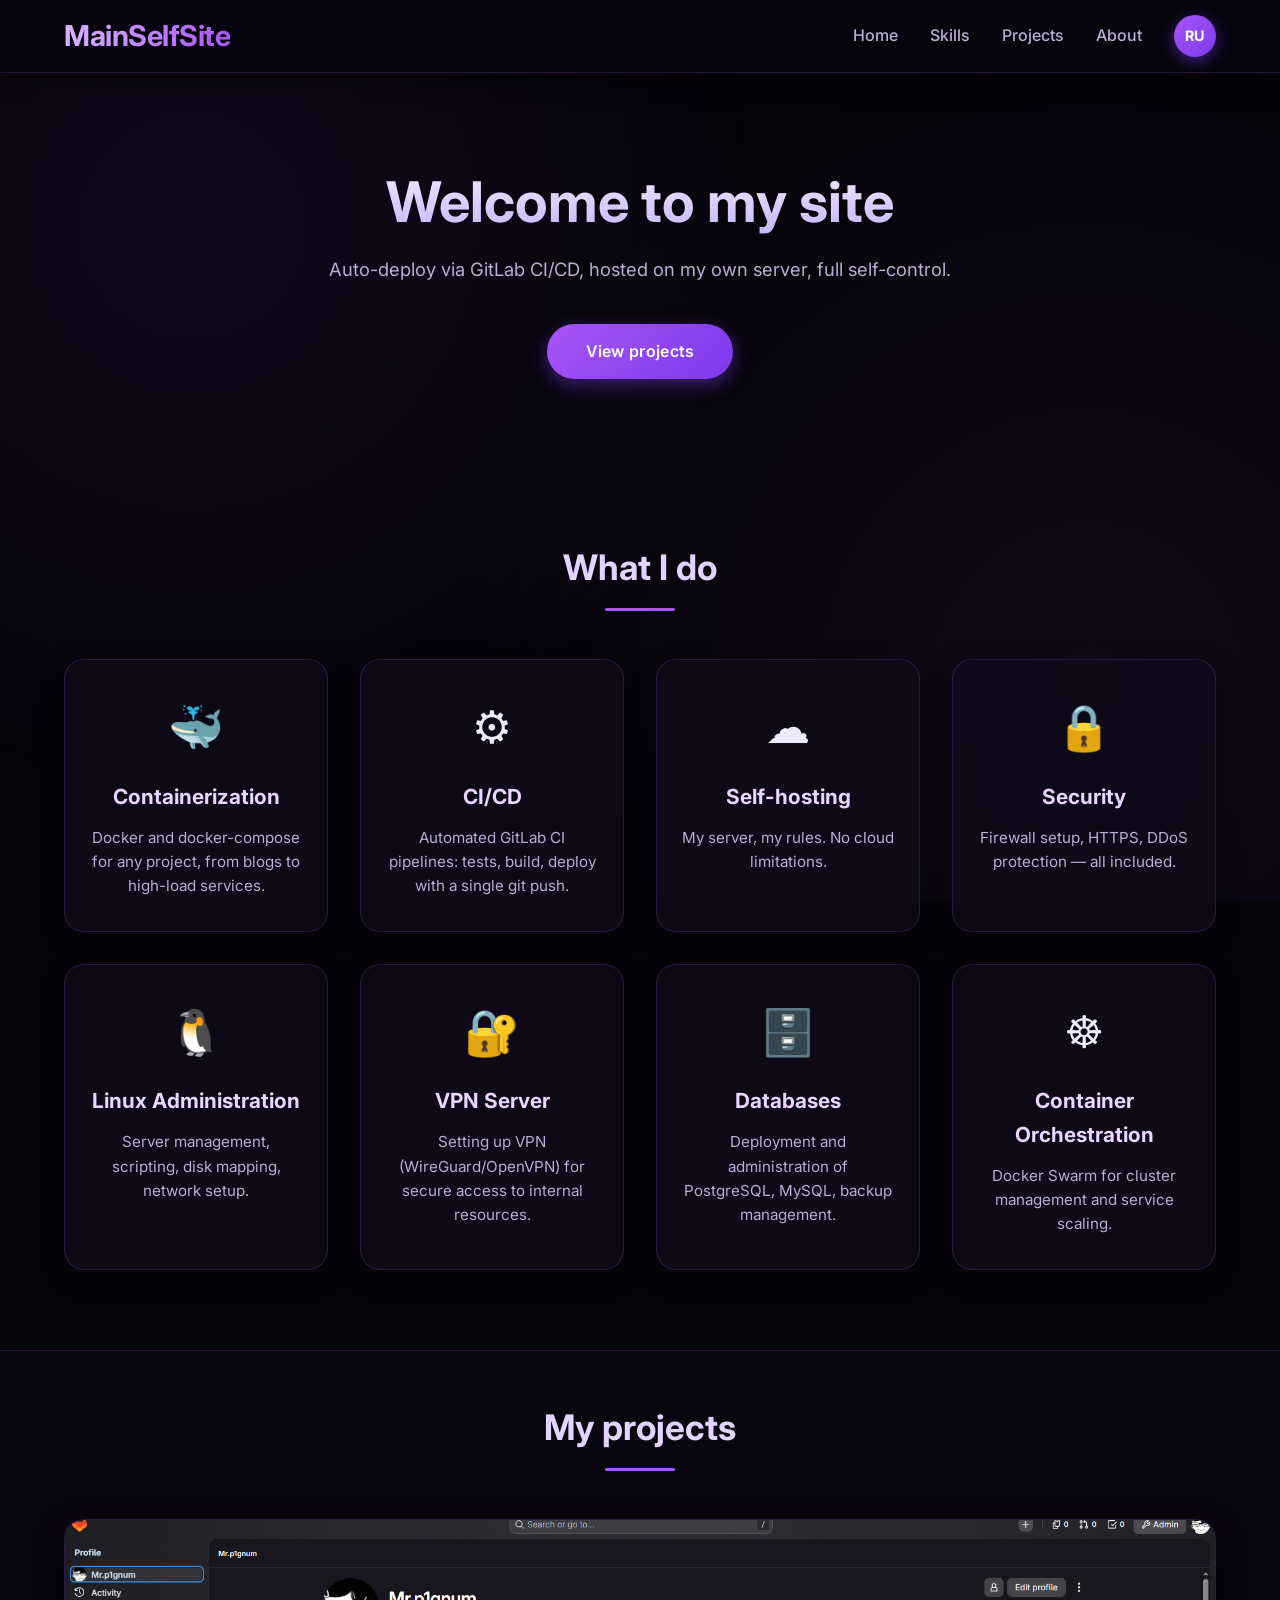
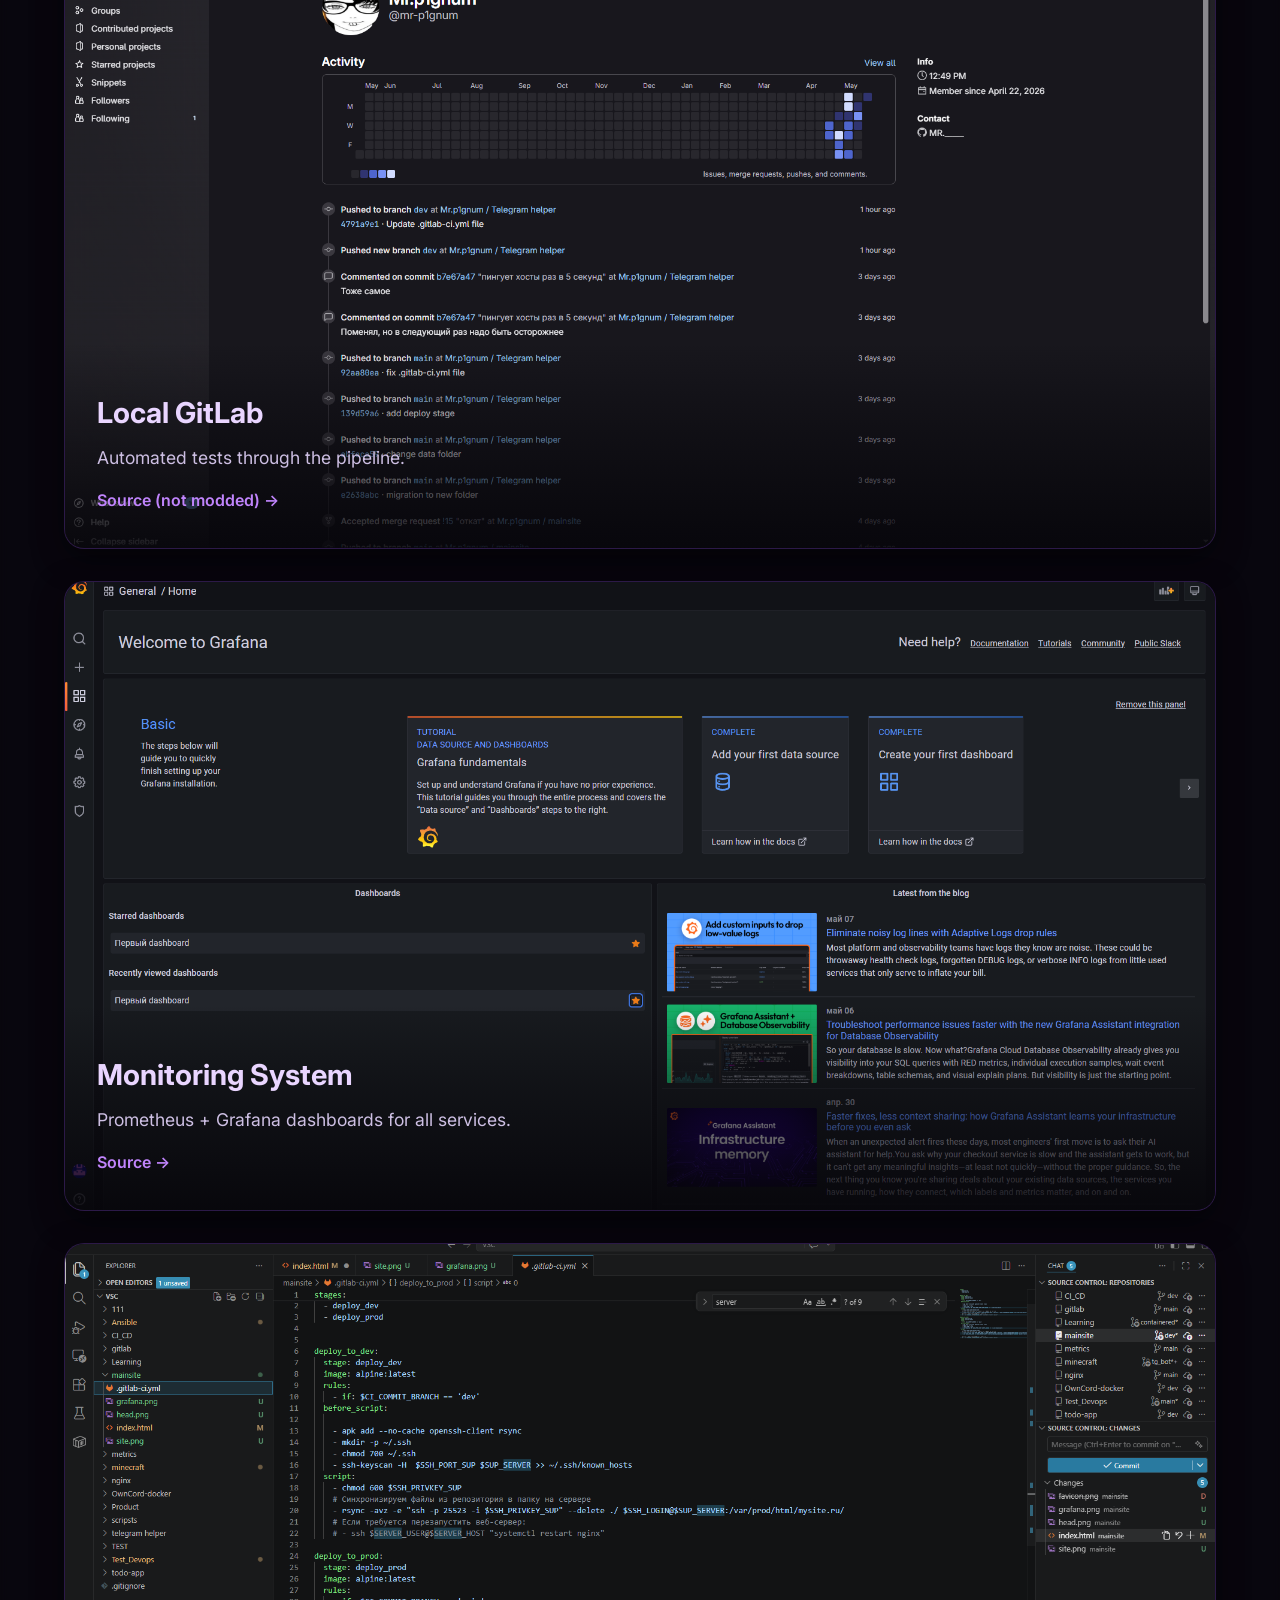
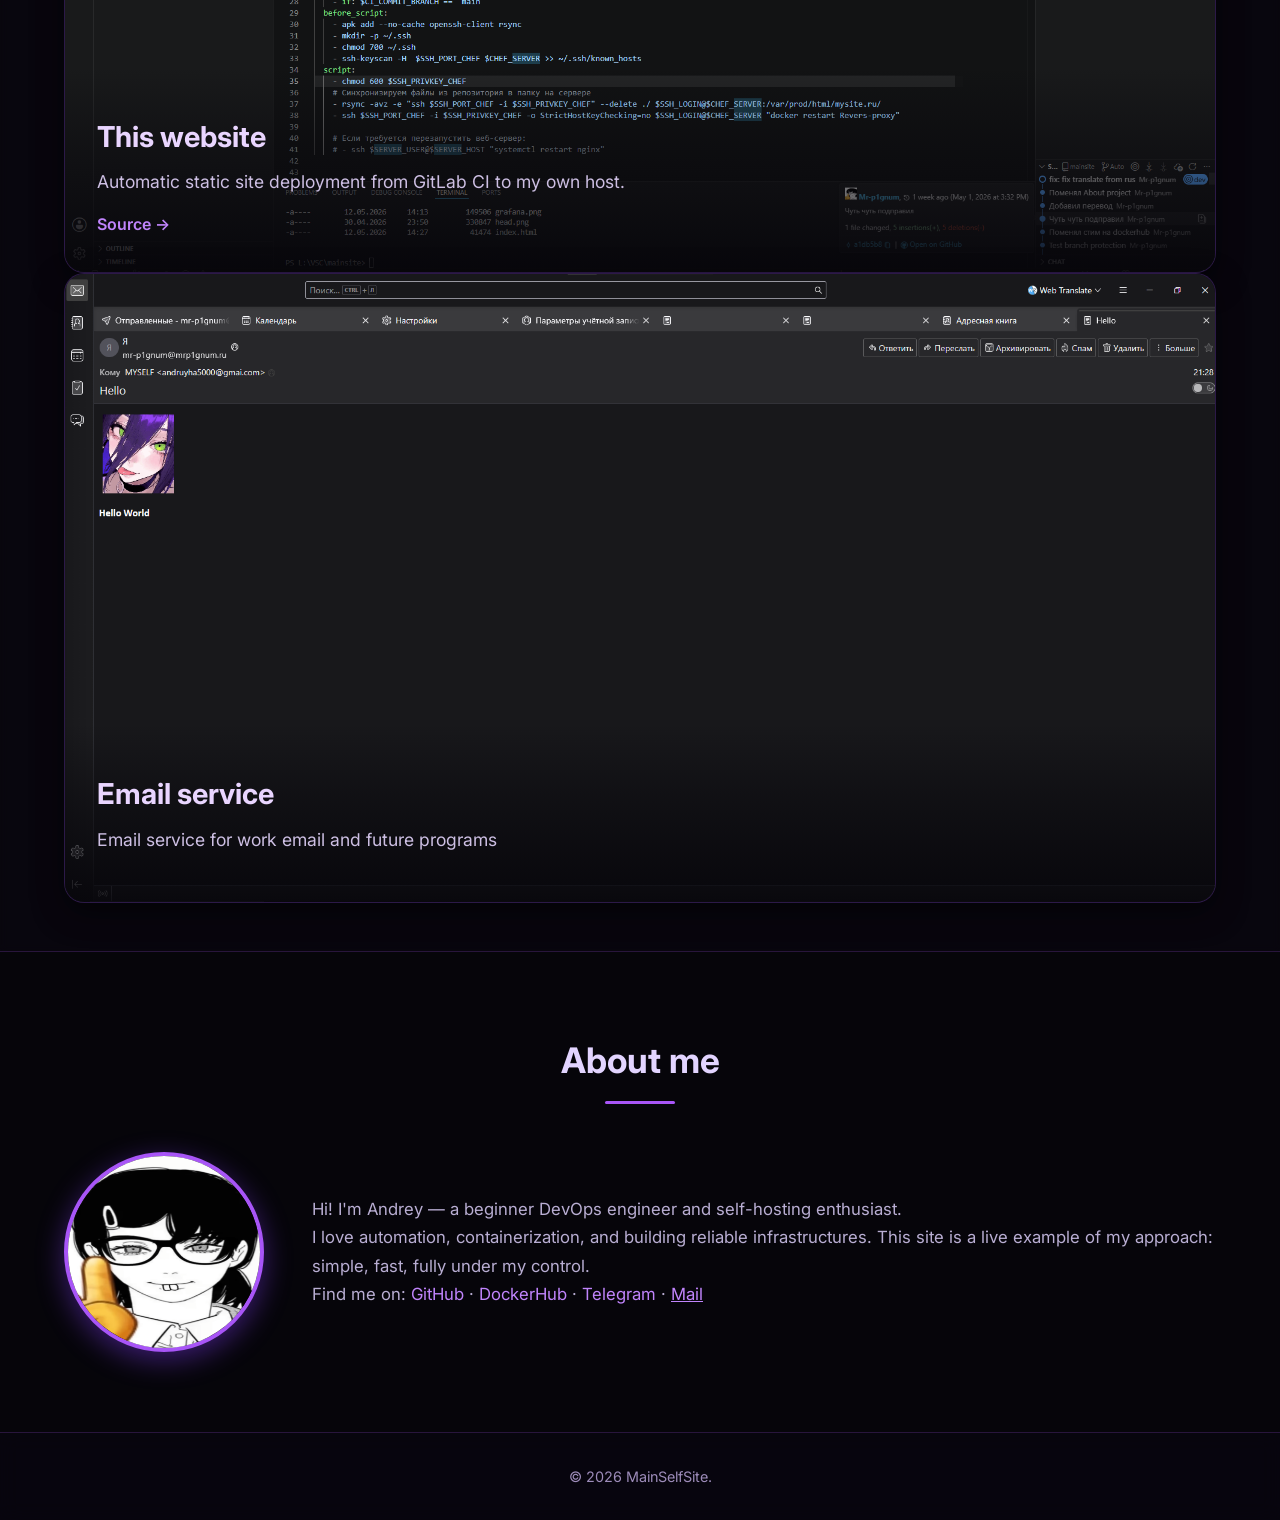
==== commit b12ba649: "reabse" ====
--- a/site/index.html
+++ b/site/index.html
@@ -113,6 +113,7 @@
                             <a href="https://github.com/Mr-p1gnum/mainsite" target="_blank" rel="noopener" class="project-link" data-i18n="project3_link">Исходники →</a>
                         </div>
                     </div>
+                    </div>
                     <div class="project-card" data-lightbox-src="png/post.png" data-i18n-caption="project5_title" data-animate>
                         <img class="project-img" src="png/post2.png" alt="Бот" loading="lazy">
                         <div class="project-overlay">
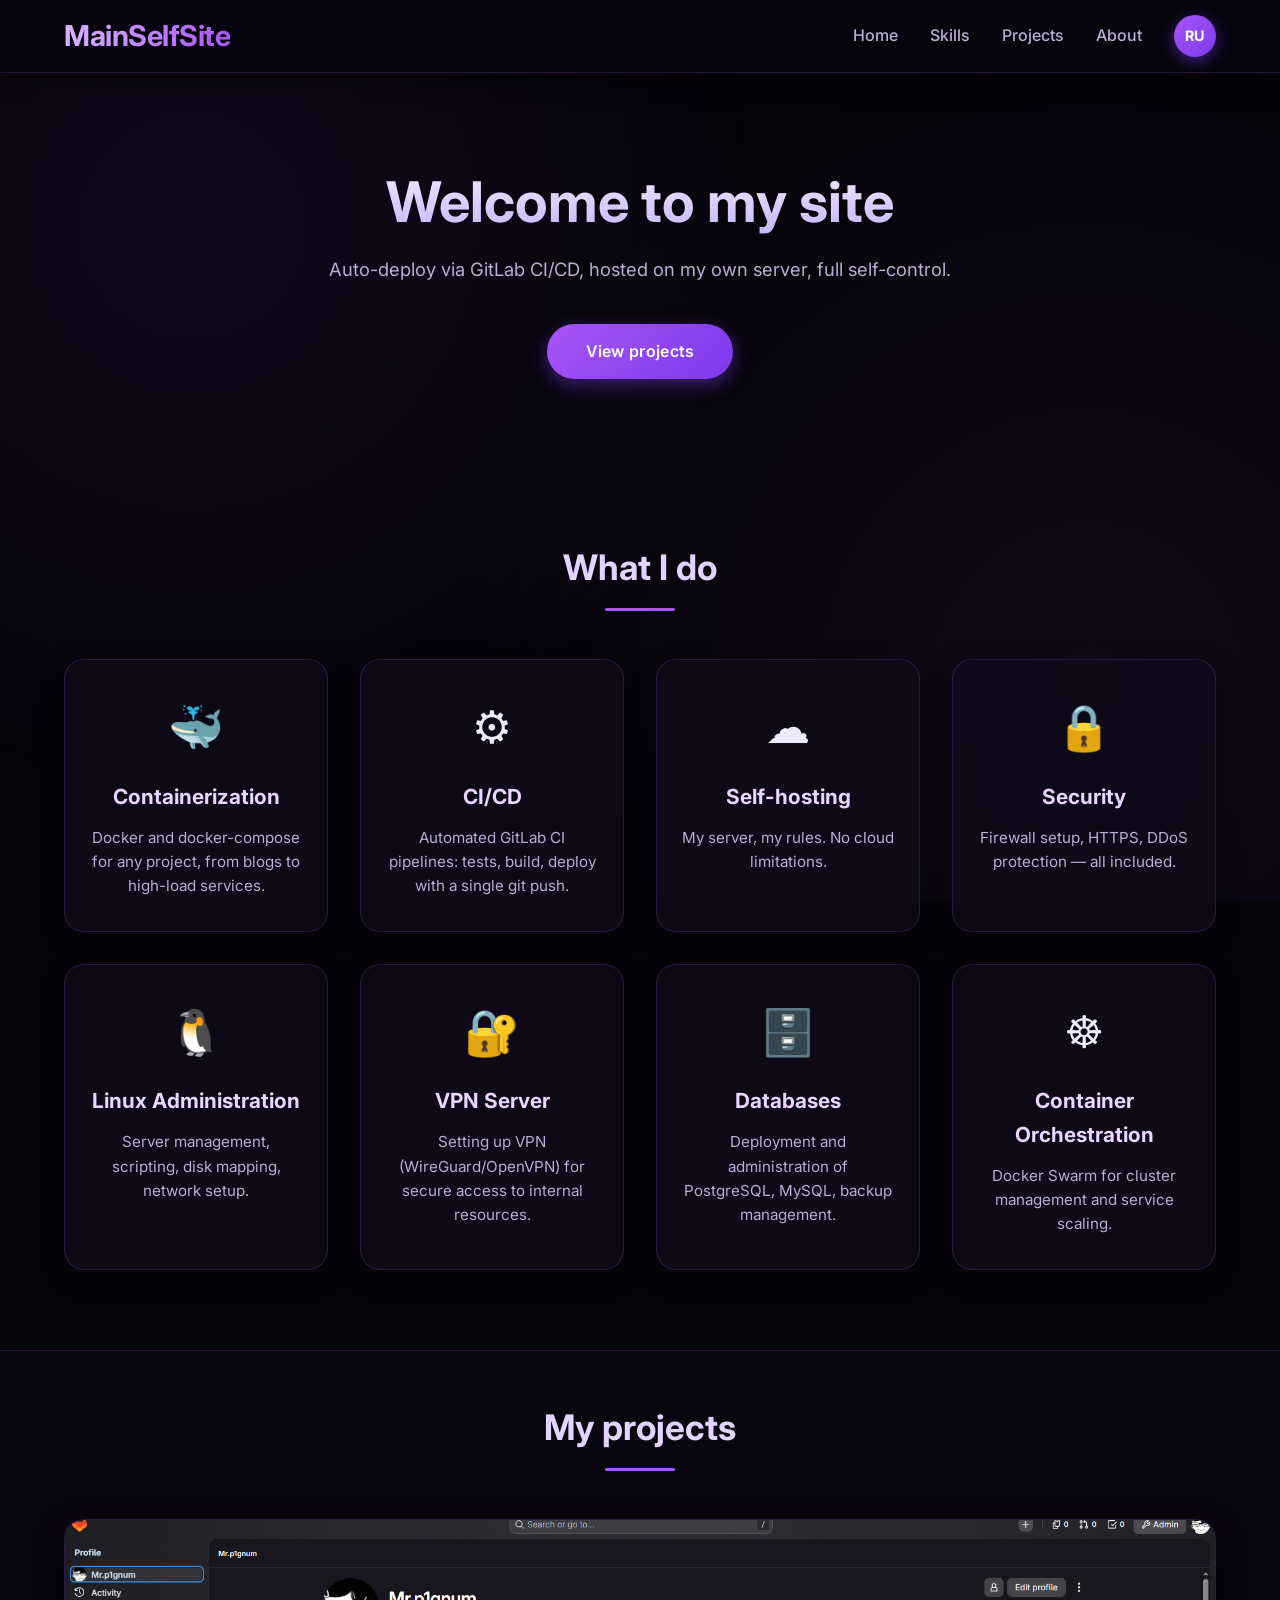
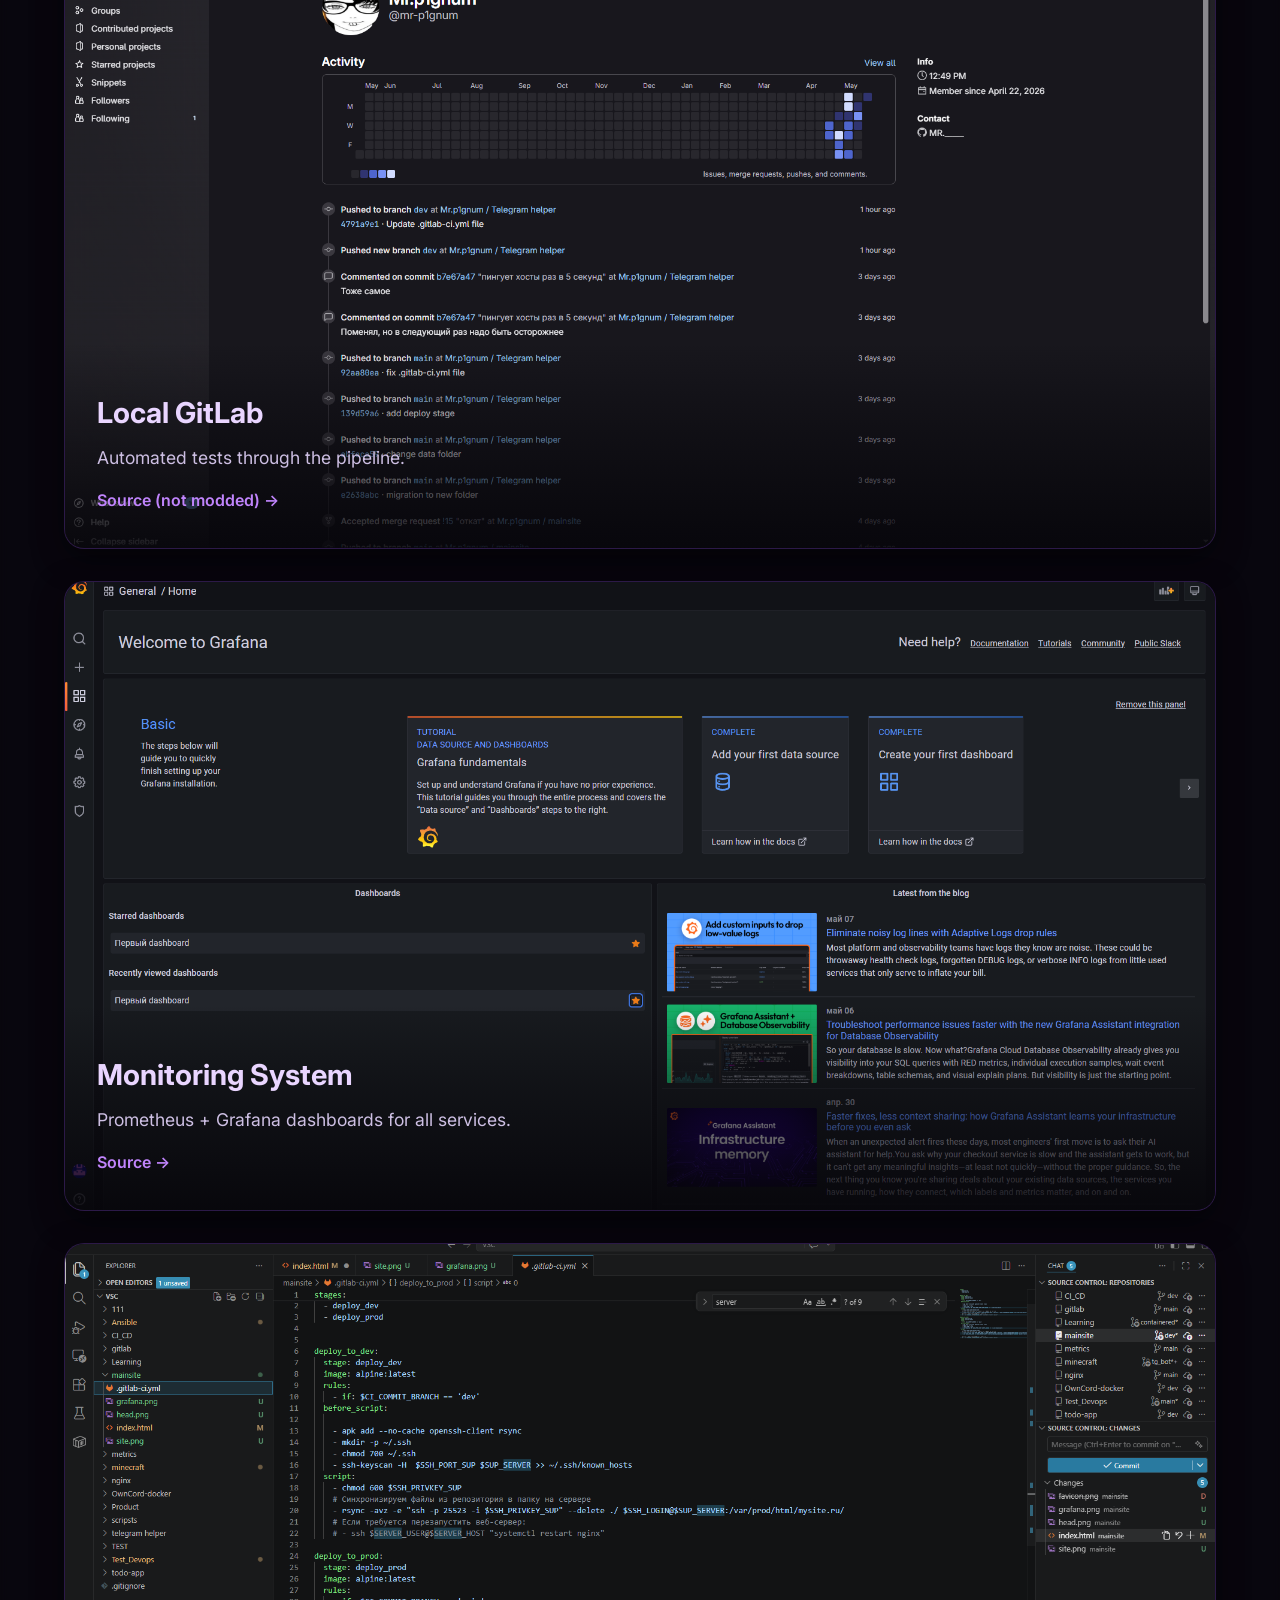
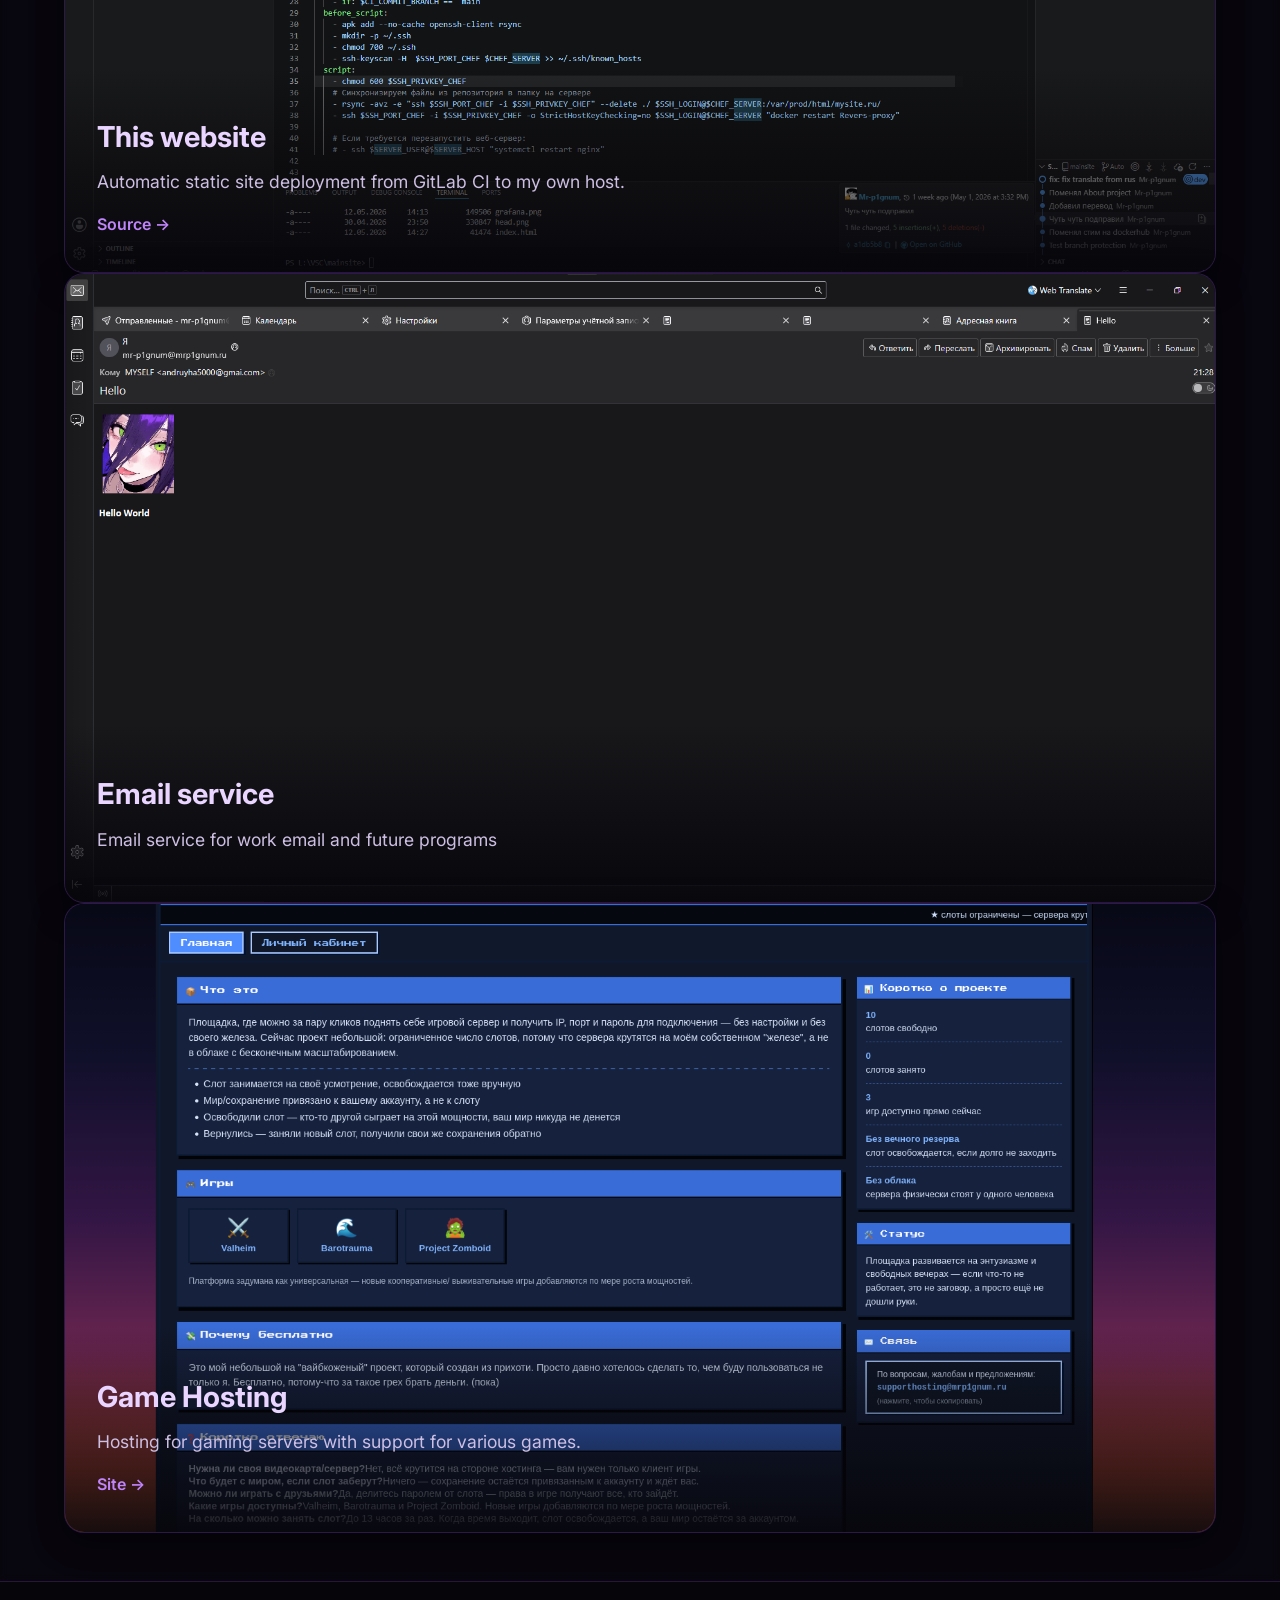
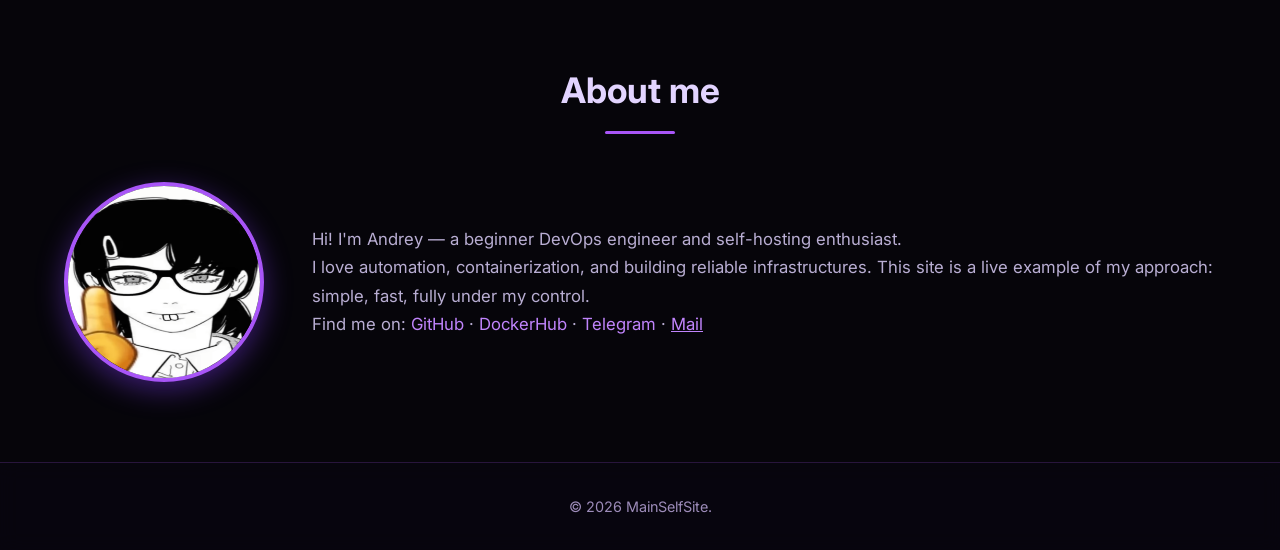
==== commit 2315f787: "add hosting" ====
--- a/site/index.html
+++ b/site/index.html
@@ -121,6 +121,14 @@
                             <p data-i18n="project5_desc">Почтовый сервис для рабочей почты и будущих программ.</p>
                         </div>
                     </div>
+                    <div class="project-card" data-lightbox-src="png/og-image.png" data-i18n-caption="project6_title" data-animate>
+                        <img class="project-img" src="png/og-image2.png" alt="Бот" loading="lazy">
+                        <div class="project-overlay">
+                            <h3 data-i18n="project6_title">Хостинг игровых серверов</h3>
+                            <p data-i18n="project6_desc">Хостинг для игровых серверов с поддержкой различных игр.</p>
+                            <a href="https://gamehost.mrp1gnum.ru/index.html" target="_blank" rel="noopener" class="project-link" data-i18n="project6_link">Сайт →</a>
+                        </div>
+                    </div>
                 </div>
             </div>
         </div>
